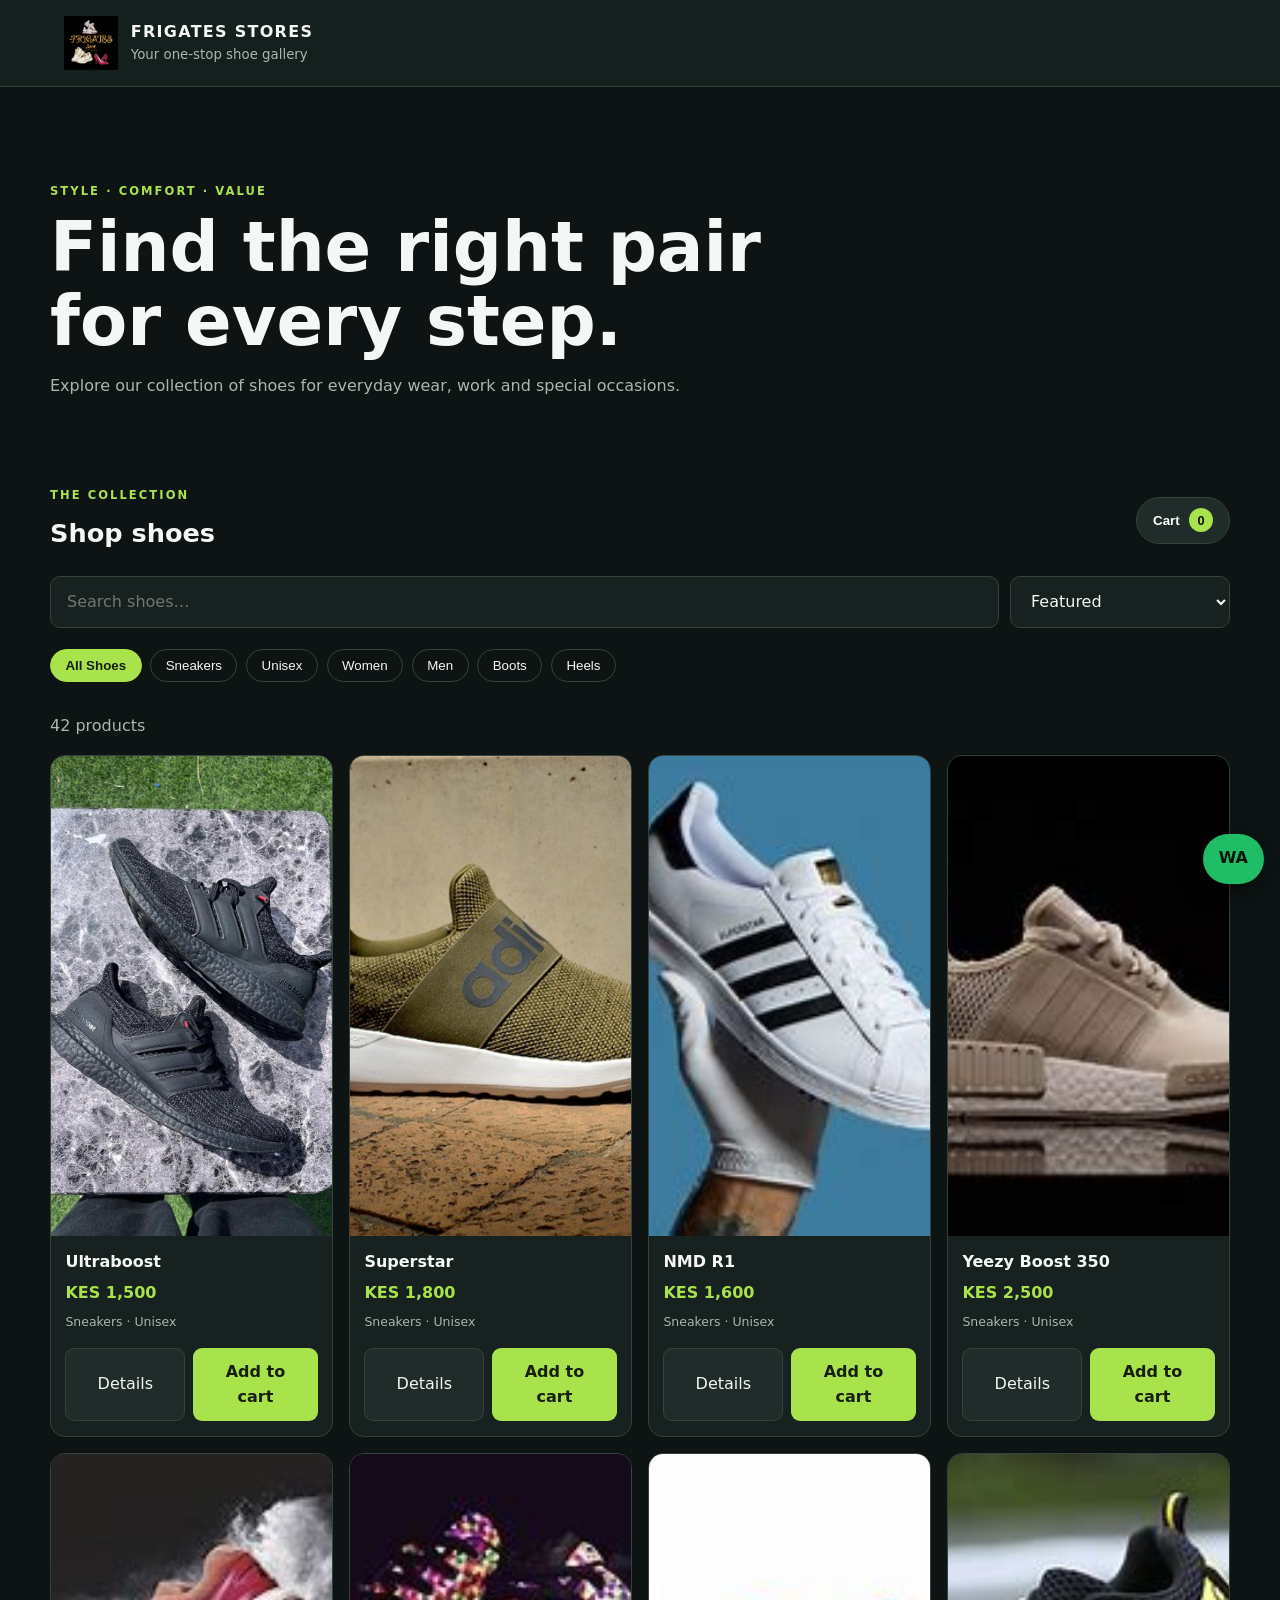
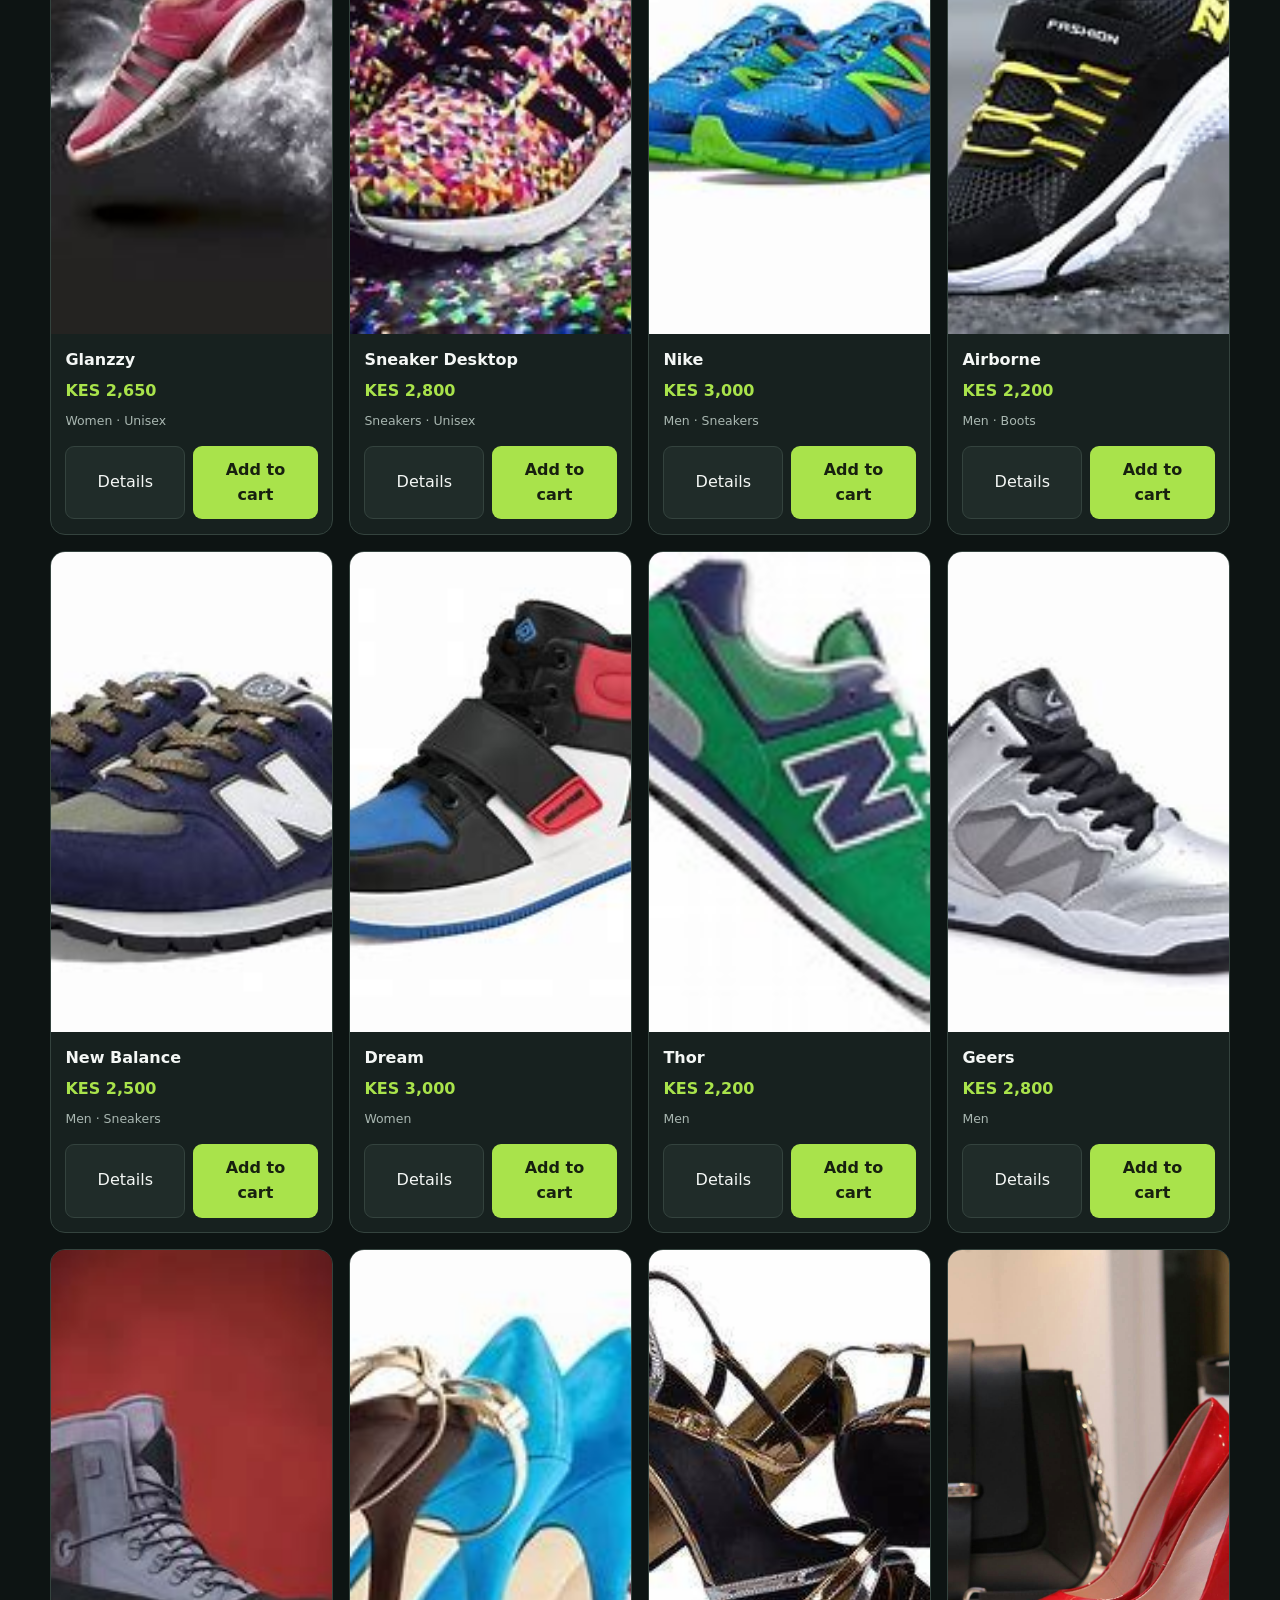
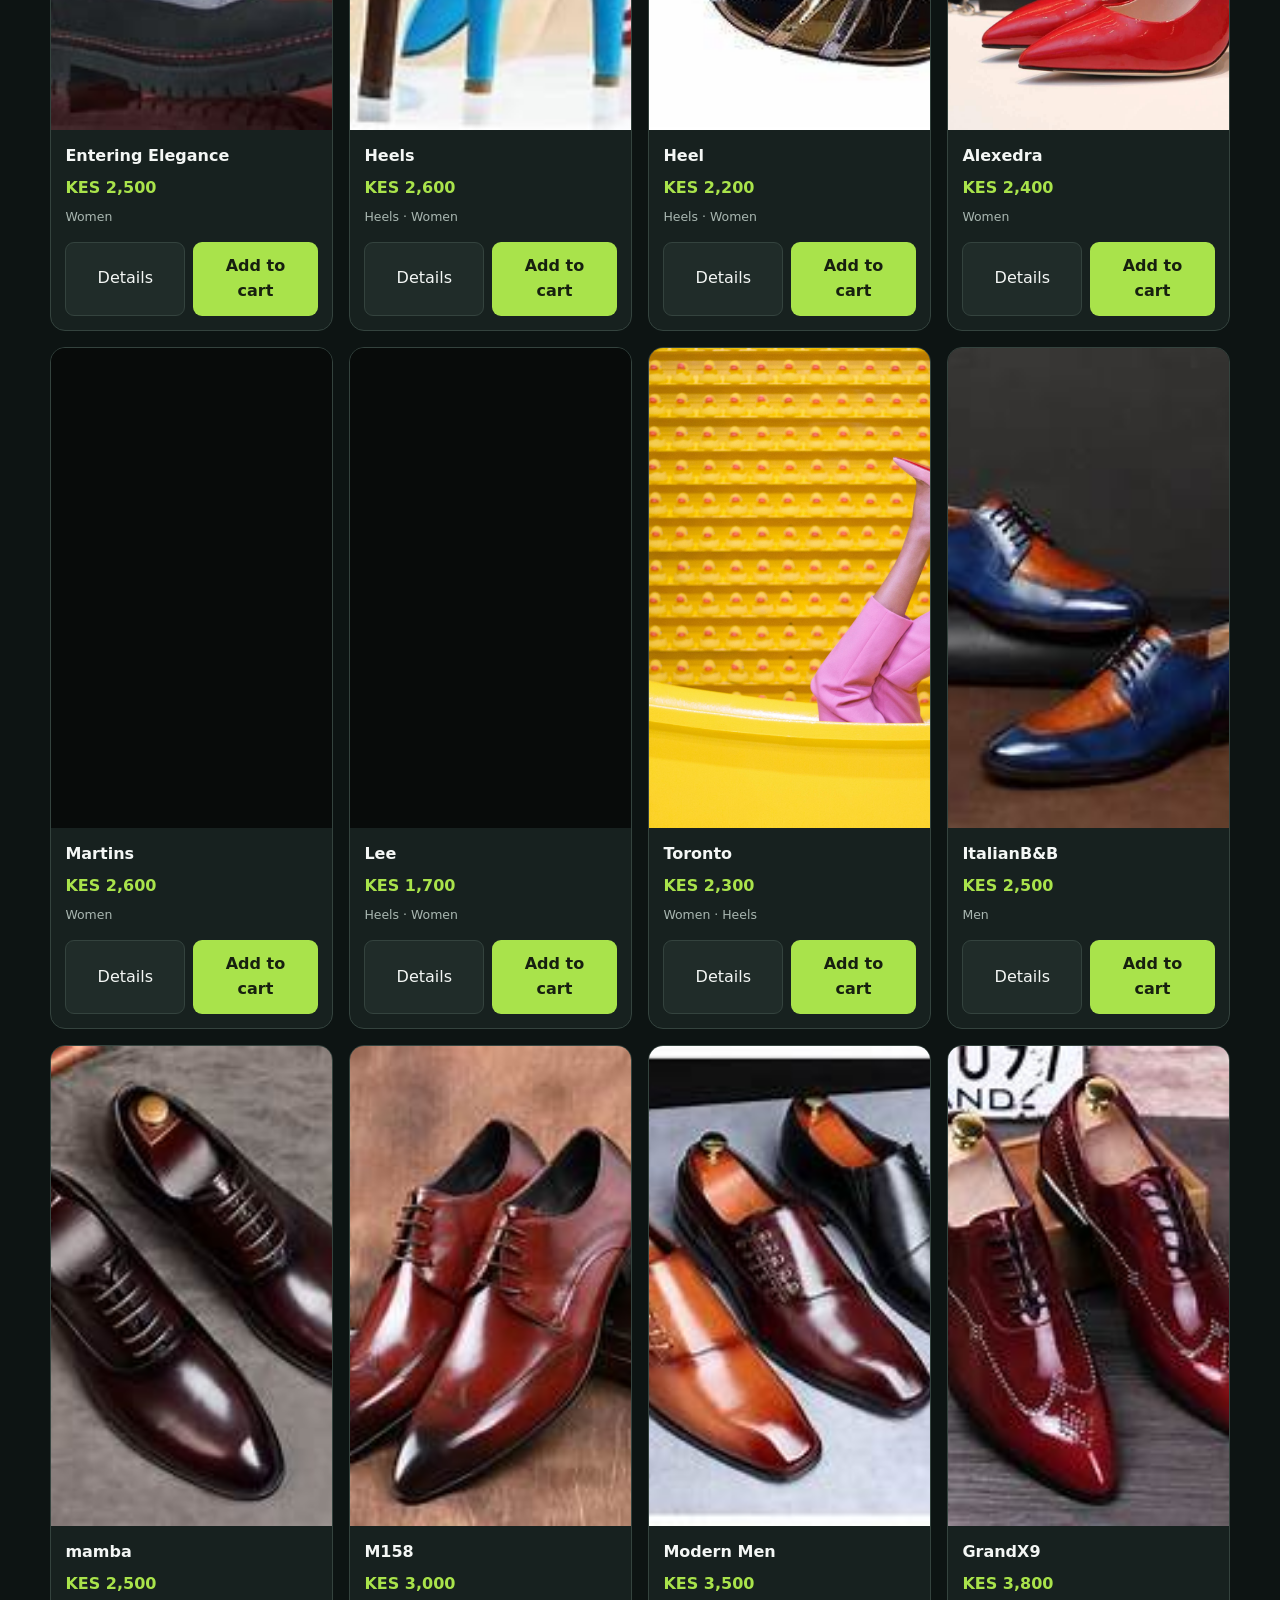
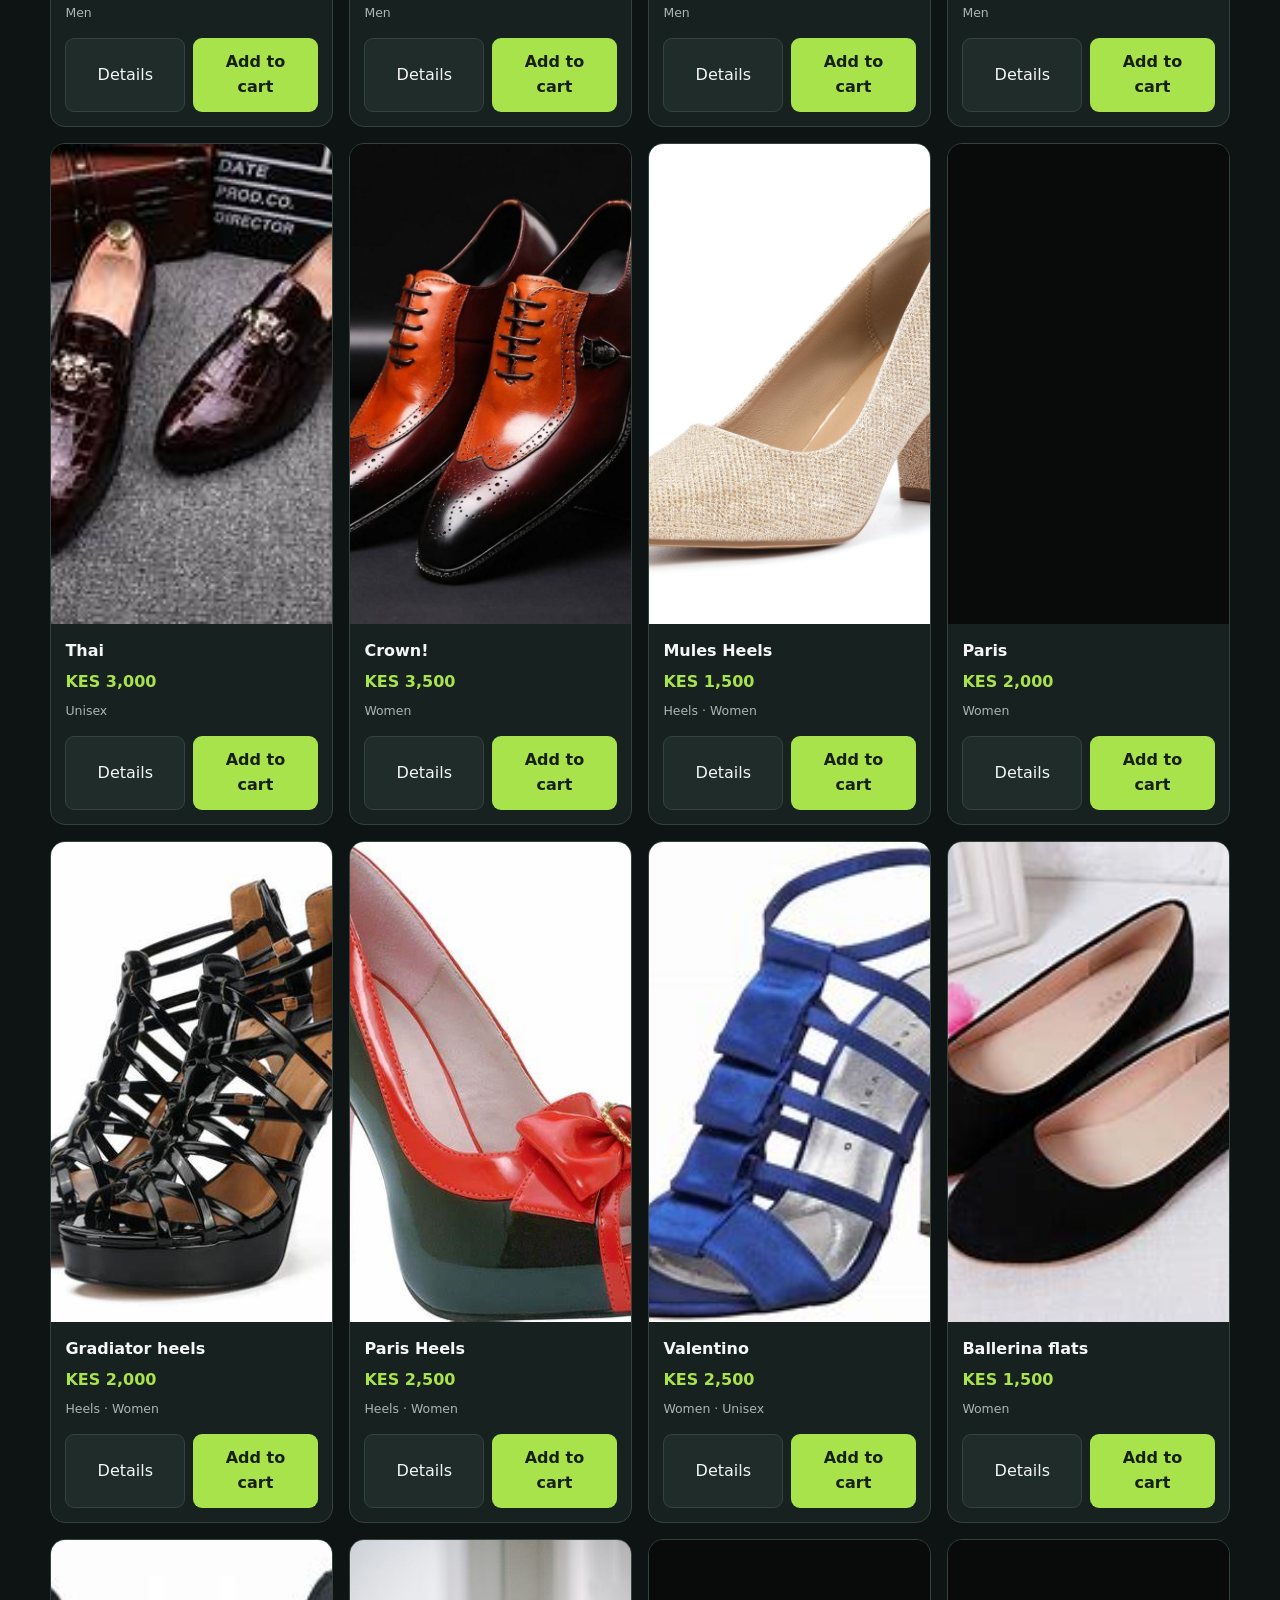
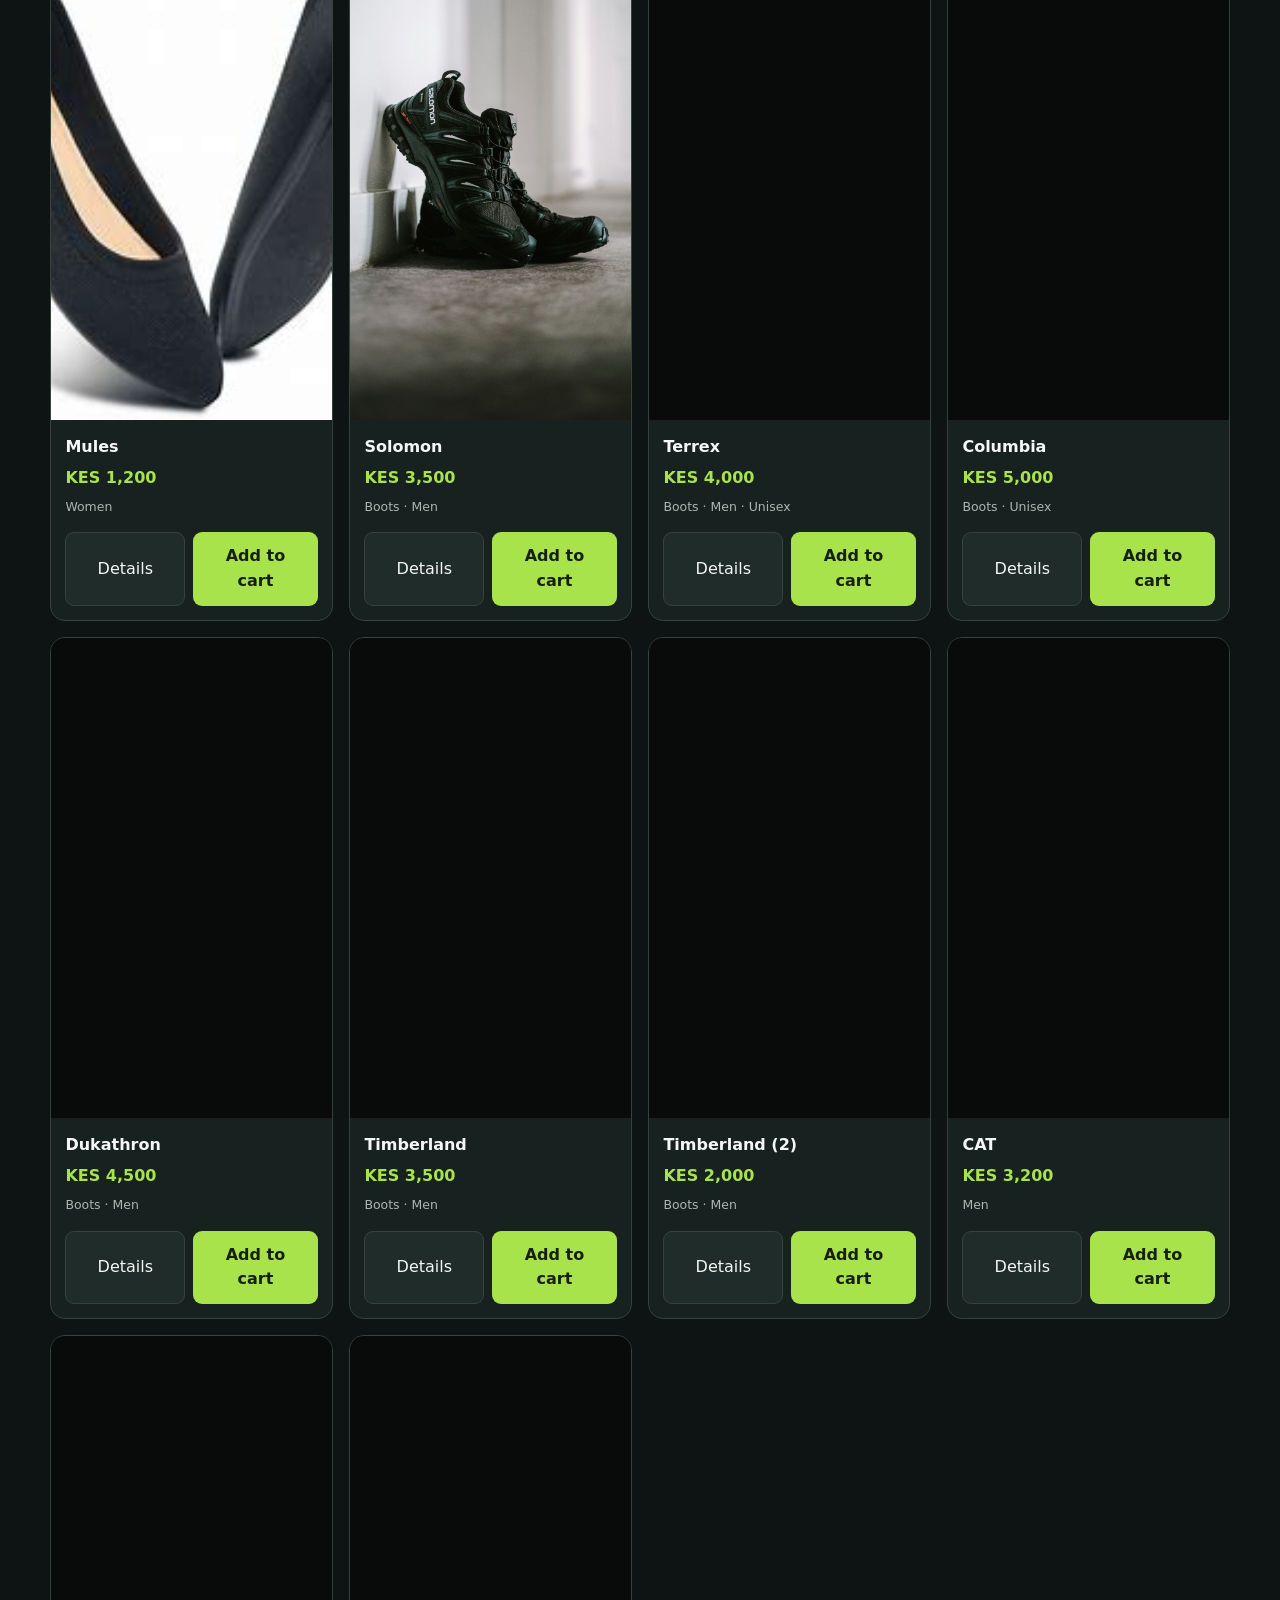
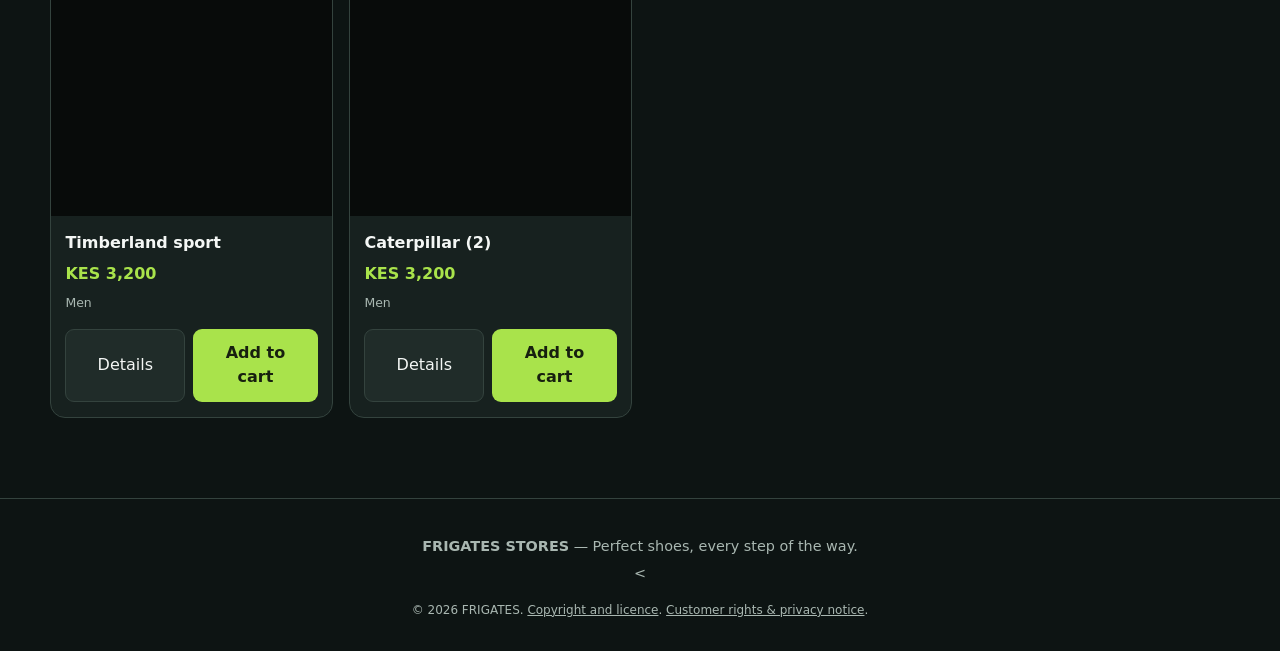
==== index.html @ 08fd7e7d "Fix footer content and add WhatsApp links Updated footer section to include WhatsApp links and remov" ====
<!doctype html>
<html lang="en"><head>
<meta charset="utf-8"><meta name="viewport" content="width=device-width,initial-scale=1"><meta name="theme-color" content="#101817">
<title>Frigates Shoe Store Kenya | Shoes for Every Step</title>
<meta name="description" content="Explore affordable shoes for men and women at Frigates Stores in Kenya. Browse sneakers, boots and heels, then order through WhatsApp.">
<meta name="author" content="FRIGATES"><link rel="canonical" href="https://alpha791.github.io/shoe-/">
<meta property="og:title" content="Frigates Shoe Store Kenya"><meta property="og:description" content="Find your next pair. Browse the Frigates shoe collection and order through WhatsApp."><meta property="og:type" content="website"><meta property="og:url" content="https://alpha791.github.io/shoe-/"><meta property="og:image" content="https://alpha791.github.io/shoe-/images/hero.jpg">
<link rel="stylesheet" href="css/style.css">
<script type="application/ld+json">{"@context":"https://schema.org","@type":"Store","name":"Frigates Stores","url":"https://alpha791.github.io/shoe-/","telephone":["+254717616895","+254791185252"],"currenciesAccepted":"KES","areaServed":"Kenya"}</script><script src="js/store.js" defer></script></head>
<body><a class="skip-link" href="#product-gallery">Skip to products</a>
<header class="site-header"><a class="brand" href="./"><img src="images/frigates.png" alt="" width="58" height="58"><span><strong>FRIGATES STORES</strong><small>Your one-stop shoe gallery</small></a></div></header>
<main class="page-shell"><section class="hero"><p class="eyebrow">STYLE · COMFORT · VALUE</p><h1>Find the right pair for every step.</h1><p>Explore our collection of shoes for everyday wear, work and special occasions.</p></section>
<section class="catalogue" aria-label="Shoe catalogue"><div class="catalogue-heading"><div><p class="eyebrow">THE COLLECTION</p><h2>Shop shoes</h2></div><button class="cart-toggle" id="cart-toggle" type="button" aria-controls="cart-panel">Cart <span id="cart-count" aria-live="polite">0</span></button></div>
<div class="toolbar"><label class="search-label" for="product-search">Search products</label><input id="product-search" type="search" placeholder="Search shoes…" autocomplete="off"><label class="sr-only" for="sort-products">Sort products</label><select id="sort-products"><option value="featured">Featured</option><option value="price-low">Price: low to high</option><option value="price-high">Price: high to low</option><option value="name">Name: A to Z</option></select></div>
<nav id="category-bar" class="category-bar" aria-label="Filter products by category"></nav><p id="results-count" class="results-count" aria-live="polite"></p><div id="product-gallery" class="product-grid" aria-live="polite"></div><p id="empty-state" class="empty-state" hidden>No products match your search. Try another term or category.</p></section>
<aside id="cart-panel" class="cart-panel" hidden aria-labelledby="cart-title"><div class="cart-heading"><h2 id="cart-title">Your order</h2><button id="cart-close" class="icon-button" type="button" aria-label="Close cart">×</button></div><div id="cart-items"></div><div class="cart-total"><span>Subtotal</span><strong id="cart-subtotal">KES 0</strong></div><p class="cart-note">Delivery fees and final availability are confirmed by the store.</p><button id="checkout-button" class="primary-button" type="button">Order via WhatsApp 1</button><button id="checkout-alt-button" class="secondary-button" type="button">Order via WhatsApp 2</button><button id="clear-cart" class="text-button" type="button">Clear cart</button></aside></main>
<dialog id="product-dialog" class="product-dialog" aria-labelledby="dialog-product-name"><form method="dialog"><button class="dialog-close" aria-label="Close product details">×</button></form><img id="dialog-image" class="dialog-image" alt=""><div class="dialog-copy"><p class="eyebrow">PRODUCT DETAILS</p><h2 id="dialog-product-name"></h2><p id="dialog-product-price" class="dialog-price"></p><p id="dialog-product-description"></p><p id="dialog-product-categories" class="muted"></p><label for="dialog-quantity">Quantity</label><input id="dialog-quantity" type="number" min="1" max="20" value="1"><button id="dialog-add" class="primary-button" type="button">Add to cart</button></div></dialog>
<footer class="site-footer"><p><strong>FRIGATES STORES</strong> — Perfect shoes, every step of the way.</p><p><</a></p><small>© 2026 FRIGATES. <a href="legal.html#copyright">Copyright and licence</a>. <a href="legal.html">Customer rights &amp; privacy notice</a>.</small></footer>
<a class="floating-whatsapp" href="https://wa.me/254717616895?text=Hello%20Frigates%20Stores" target="_blank" rel="noopener noreferrer" aria-label="Chat with Frigates Stores on primary WhatsApp">WA</a></body></html>
---- css/style.css ----
:root{color-scheme:dark;--bg:#0d1413;--surface:#17211f;--surface2:#202c29;--text:#f4f7f5;--muted:#a9b7b1;--accent:#a9e34b;--line:#34433e;font-family:system-ui,-apple-system,BlinkMacSystemFont,'Segoe UI',sans-serif}*{box-sizing:border-box}html{scroll-behavior:smooth}body{margin:0;background:var(--bg);color:var(--text);line-height:1.55}a{color:inherit}.skip-link{position:absolute;left:-999px;top:1rem;background:var(--accent);color:#101510;padding:.7rem;z-index:20}.skip-link:focus{left:1rem}.sr-only,.search-label{position:absolute;width:1px;height:1px;overflow:hidden;clip:rect(0,0,0,0)}.site-header{display:flex;align-items:center;justify-content:space-between;gap:1rem;padding:1rem clamp(1rem,5vw,4rem);background:#14201d;border-bottom:1px solid var(--line)}.brand{display:flex;align-items:center;gap:.8rem;text-decoration:none}.brand img{width:54px;height:54px;object-fit:contain}.brand span{display:grid}.brand strong{letter-spacing:.08em}.brand small,.muted,.cart-note,.results-count{color:var(--muted)}.header-contact,.cart-toggle{border:1px solid var(--line);border-radius:999px;padding:.65rem 1rem;text-decoration:none;background:var(--surface2);font-weight:600}.page-shell{width:min(1180px,calc(100% - 2rem));margin:auto}.hero{padding:clamp(2.5rem,8vw,6rem) 0 3rem;max-width:760px}.eyebrow{font-size:.72rem;font-weight:700;letter-spacing:.18em;color:var(--accent);margin:0 0 .55rem}.hero h1{font-size:clamp(2rem,6vw,4.3rem);line-height:1.08;margin:0 0 1rem}.hero>p:last-child{color:var(--muted)}.catalogue{padding:1.5rem 0 5rem}.catalogue-heading,.cart-heading{display:flex;justify-content:space-between;align-items:center;gap:1rem}.catalogue-heading h2,.cart-heading h2{margin:0;font-size:1.6rem}.cart-toggle span{display:inline-grid;place-items:center;min-width:1.5rem;height:1.5rem;margin-left:.35rem;background:var(--accent);color:#111;border-radius:50%;font-size:.8rem}.toolbar{display:grid;grid-template-columns:1fr minmax(160px,220px);gap:.7rem;margin:1.4rem 0 .8rem}input,select{font:inherit;color:var(--text);background:var(--surface);border:1px solid var(--line);border-radius:10px;padding:.8rem 1rem;min-width:0}input:focus-visible,select:focus-visible,button:focus-visible,a:focus-visible{outline:3px solid var(--accent);outline-offset:3px}.category-bar{display:flex;gap:.55rem;flex-wrap:wrap;padding:.5rem 0 1rem}.cat-btn{border:1px solid var(--line);background:transparent;color:var(--text);padding:.5rem .9rem;border-radius:999px;cursor:pointer;text-transform:capitalize}.cat-btn.active{background:var(--accent);color:#15200e;border-color:var(--accent);font-weight:700}.product-grid{display:grid;grid-template-columns:repeat(4,minmax(0,1fr));gap:1rem}.product-card{min-width:0;background:var(--surface);border:1px solid var(--line);border-radius:15px;overflow:hidden;display:flex;flex-direction:column;transition:transform .2s,border-color .2s}.product-card:hover{transform:translateY(-3px);border-color:#718b7d}.product-image{width:100%;aspect-ratio:4/3;object-fit:cover;background:#080b0a;cursor:pointer}.product-image.image-error{object-fit:contain;padding:.5rem;background:linear-gradient(145deg,#17211f,#0d1413);color:var(--muted)}.product-info{padding:.9rem;display:flex;flex-direction:column;gap:.4rem;flex:1}.product-info h3{font-size:1rem;margin:0}.product-price{font-weight:700;color:var(--accent);margin:0}.product-categories{font-size:.78rem;color:var(--muted);margin:0;text-transform:capitalize}.card-actions{display:flex;gap:.5rem;margin-top:auto;padding-top:.6rem}.card-actions button{flex:1}.primary-button{border:0;border-radius:9px;background:var(--accent);color:#17200f;padding:.75rem 1rem;font:inherit;font-weight:700;cursor:pointer}.secondary-button,.text-button,.icon-button{border:1px solid var(--line);border-radius:9px;background:var(--surface2);color:var(--text);padding:.7rem .8rem;font:inherit;cursor:pointer}.empty-state{padding:2rem;text-align:center;color:var(--muted)}.cart-panel{position:fixed;right:1rem;top:1rem;bottom:1rem;width:min(420px,calc(100% - 2rem));z-index:30;background:var(--surface);border:1px solid var(--line);border-radius:16px;padding:1rem;overflow:auto;box-shadow:0 20px 70px #000b}.cart-line{display:grid;grid-template-columns:1fr auto;gap:.5rem;padding:1rem 0;border-bottom:1px solid var(--line)}.cart-line strong{display:block}.cart-line small{color:var(--muted)}.quantity-controls{display:flex;align-items:center;gap:.45rem}.quantity-controls button{width:2rem;height:2rem;border:1px solid var(--line);border-radius:7px;background:var(--surface2);color:var(--text)}.cart-total{display:flex;justify-content:space-between;padding:1.2rem 0;font-size:1.1rem}.cart-panel>.primary-button,.text-button{width:100%}.text-button{margin-top:.5rem}.product-dialog{width:min(560px,calc(100% - 2rem));padding:0;border:1px solid var(--line);border-radius:16px;background:var(--surface);color:var(--text);max-height:90vh;overflow:auto}.product-dialog::backdrop{background:#000b}.dialog-close{float:right;margin:.7rem;border:0;border-radius:50%;width:2.4rem;height:2.4rem;background:#111d;color:white;font-size:1.5rem;cursor:pointer}.dialog-image{width:100%;height:260px;object-fit:contain;background:#090e0d}.dialog-copy{padding:1.2rem}.dialog-copy h2{margin:.2rem 0}.dialog-price{font-size:1.2rem;font-weight:700;color:var(--accent)}.dialog-copy label{display:block;margin:.8rem 0 .3rem}.dialog-copy input,.dialog-copy .primary-button{width:100%;margin-bottom:.8rem}.site-footer{border-top:1px solid var(--line);padding:2rem 1rem;text-align:center;color:var(--muted);font-size:.9rem}.site-footer p{margin:.3rem}.site-footer small{display:block;margin-top:1rem}.floating-whatsapp{position:fixed;right:1rem;bottom:1rem;z-index:15;background:#1fbd65;color:#07140b;border-radius:999px;padding:.8rem 1rem;text-decoration:none;font-weight:800;box-shadow:0 6px 24px #0008}@media(max-width:900px){.product-grid{grid-template-columns:repeat(3,minmax(0,1fr))}}@media(max-width:620px){.product-grid{grid-template-columns:repeat(2,minmax(0,1fr));gap:.65rem}.product-info{padding:.7rem}.product-info h3{font-size:.9rem}.card-actions{flex-direction:column}.toolbar{grid-template-columns:1fr}.site-header{padding:.8rem 1rem}.header-contact{font-size:.82rem}.hero{padding:3rem 0 2rem}}@media(max-width:360px){.product-grid{grid-template-columns:1fr}.product-image{aspect-ratio:16/9}.brand small{font-size:.72rem}}@media(prefers-reduced-motion:reduce){*,*::before,*::after{scroll-behavior:auto!important;animation-duration:.01ms!important;transition-duration:.01ms!important}}
/* Customer rights and privacy notice */
.legal-page{max-width:900px;padding-bottom:4rem}.legal-nav{display:flex;flex-wrap:wrap;gap:.55rem;padding:1.2rem 0;border-bottom:1px solid var(--line)}.legal-nav a,.legal-back{display:inline-block;padding:.55rem .8rem;border:1px solid var(--line);border-radius:999px;text-decoration:none;color:var(--text);background:var(--surface)}.legal-intro{padding:2.5rem 0 1.5rem}.legal-intro h1{font-size:clamp(2rem,5vw,3.2rem);line-height:1.12;margin:.4rem 0 1rem}.legal-intro>p:not(.eyebrow){color:var(--muted)}.legal-updated{font-size:.85rem}.legal-section{padding:1.5rem 0;border-top:1px solid var(--line);scroll-margin-top:1rem}.legal-section h2{font-size:1.45rem}.legal-section h3{font-size:1rem;margin:1.4rem 0 .4rem}.legal-section p,.legal-section li{color:var(--muted);line-height:1.8}.legal-section li{margin:.45rem 0}.legal-section a{color:var(--accent);overflow-wrap:anywhere}.legal-section strong{color:var(--text)}.legal-back{background:var(--accent);color:#17200f;font-weight:700;border-color:var(--accent)}@media(max-width:600px){.legal-nav{gap:.4rem}.legal-nav a{font-size:.82rem;padding:.45rem .65rem}.legal-section{padding:1rem 0}}

.header-contact-links{display:flex;flex-wrap:wrap;justify-content:flex-end;gap:.5rem}.header-contact-links .header-contact{font-size:.85rem;white-space:nowrap}.cart-panel>#checkout-alt-button{width:100%;margin-top:.55rem}@media(max-width:620px){.site-header{align-items:flex-start;flex-direction:column}.header-contact-links{justify-content:flex-start;width:100%}.header-contact-links .header-contact{font-size:.78rem;padding:.55rem .7rem}}
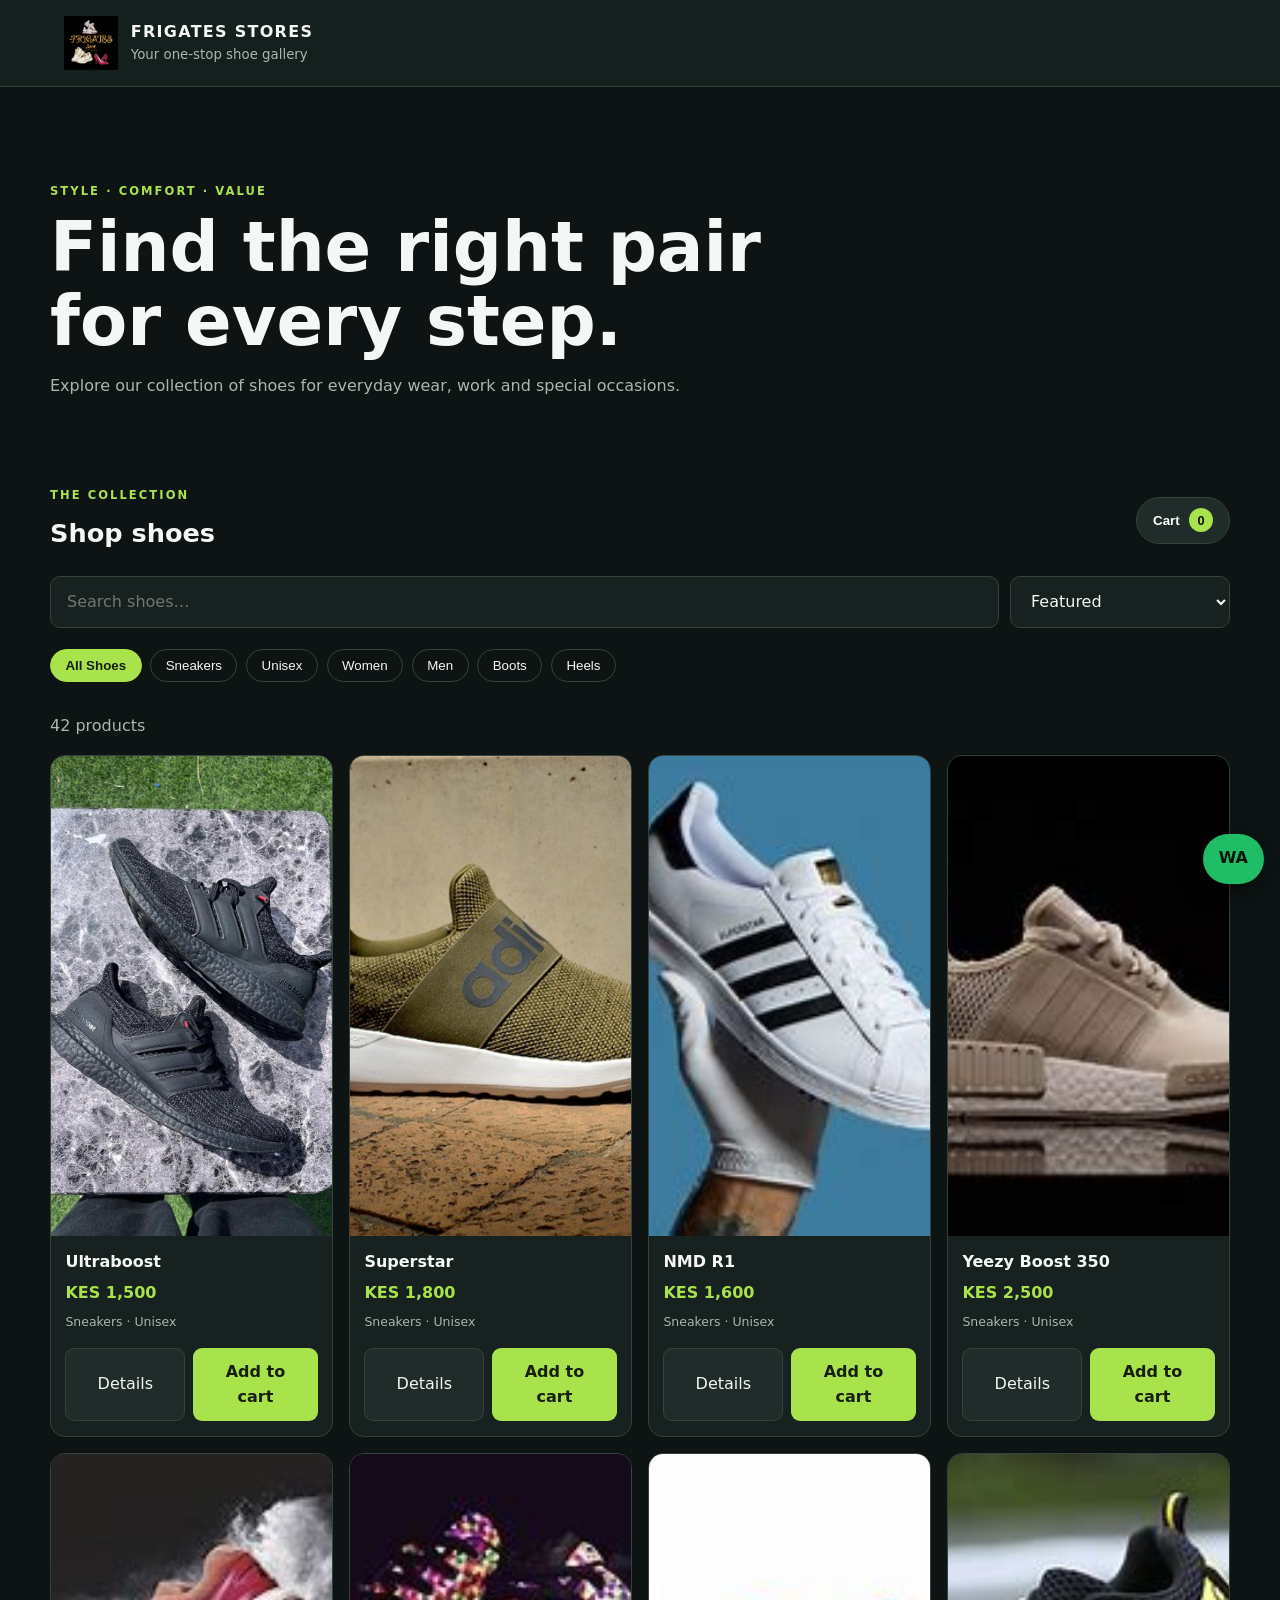
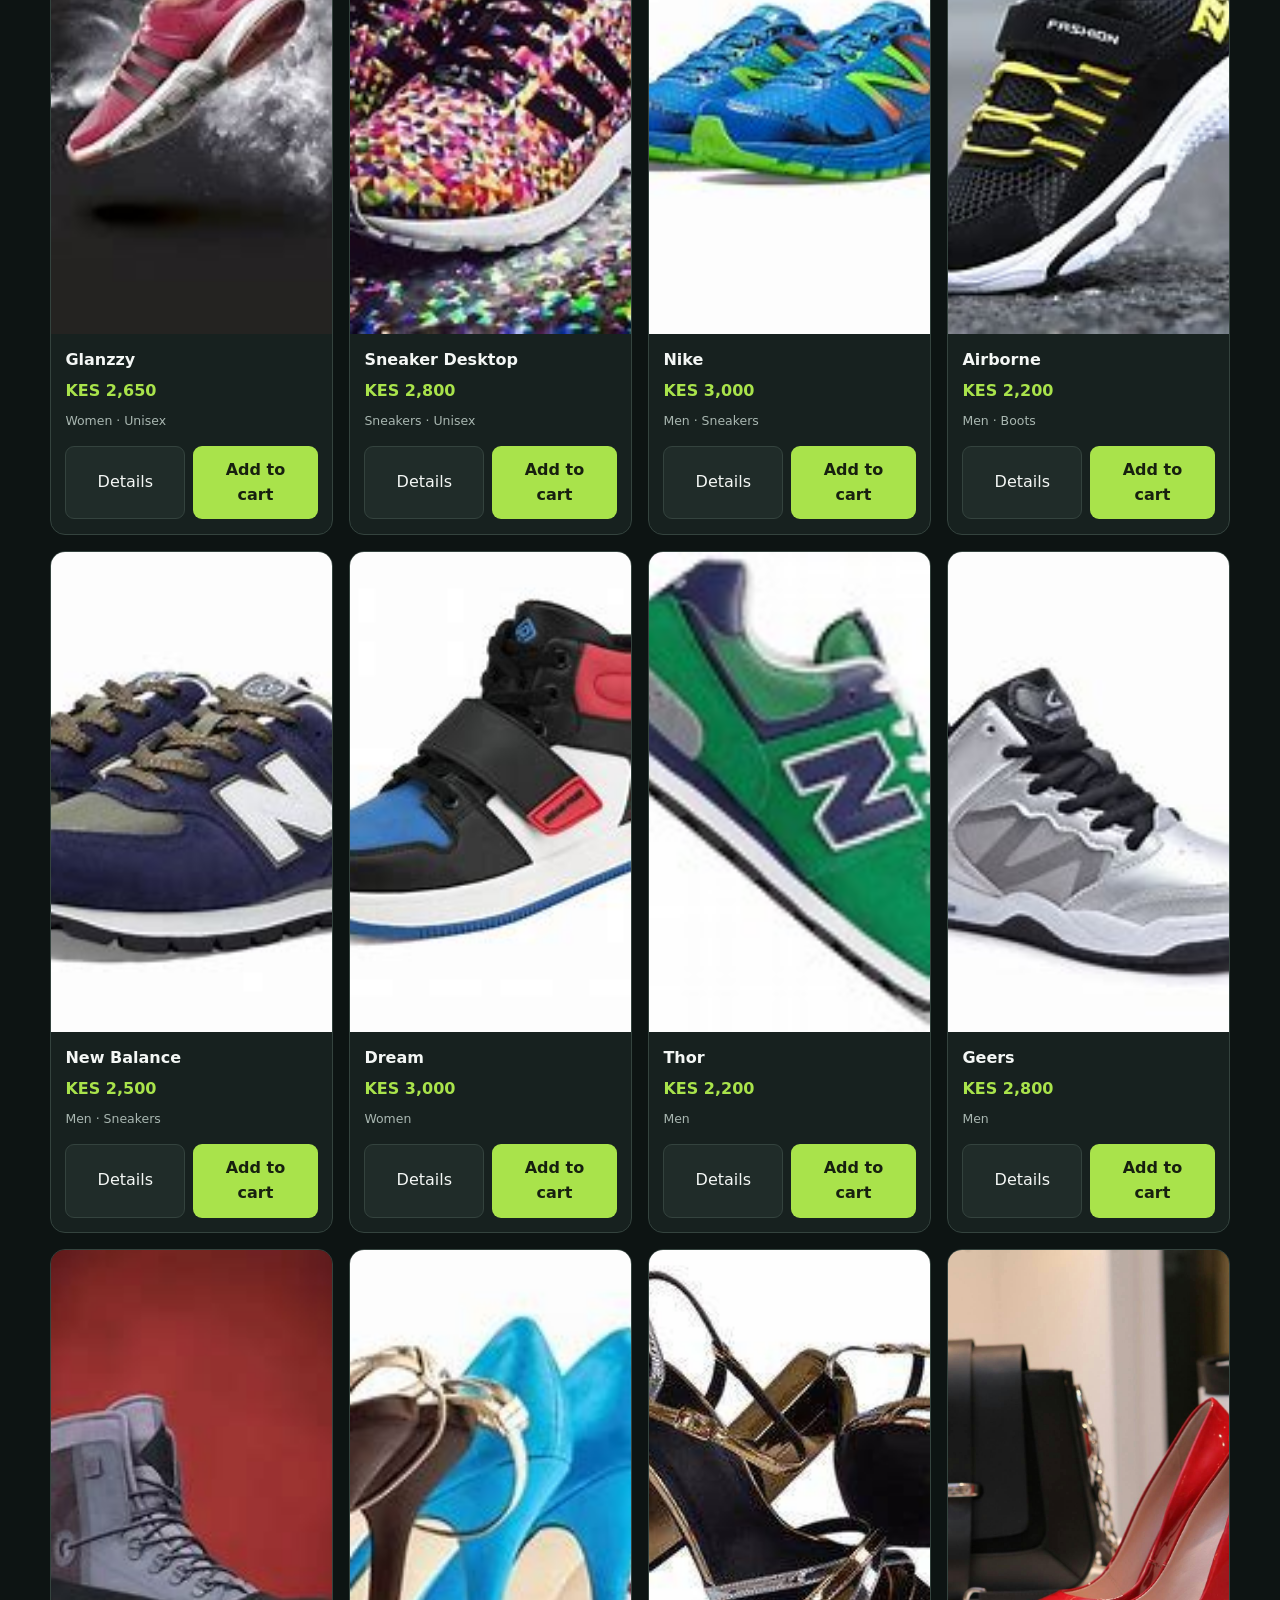
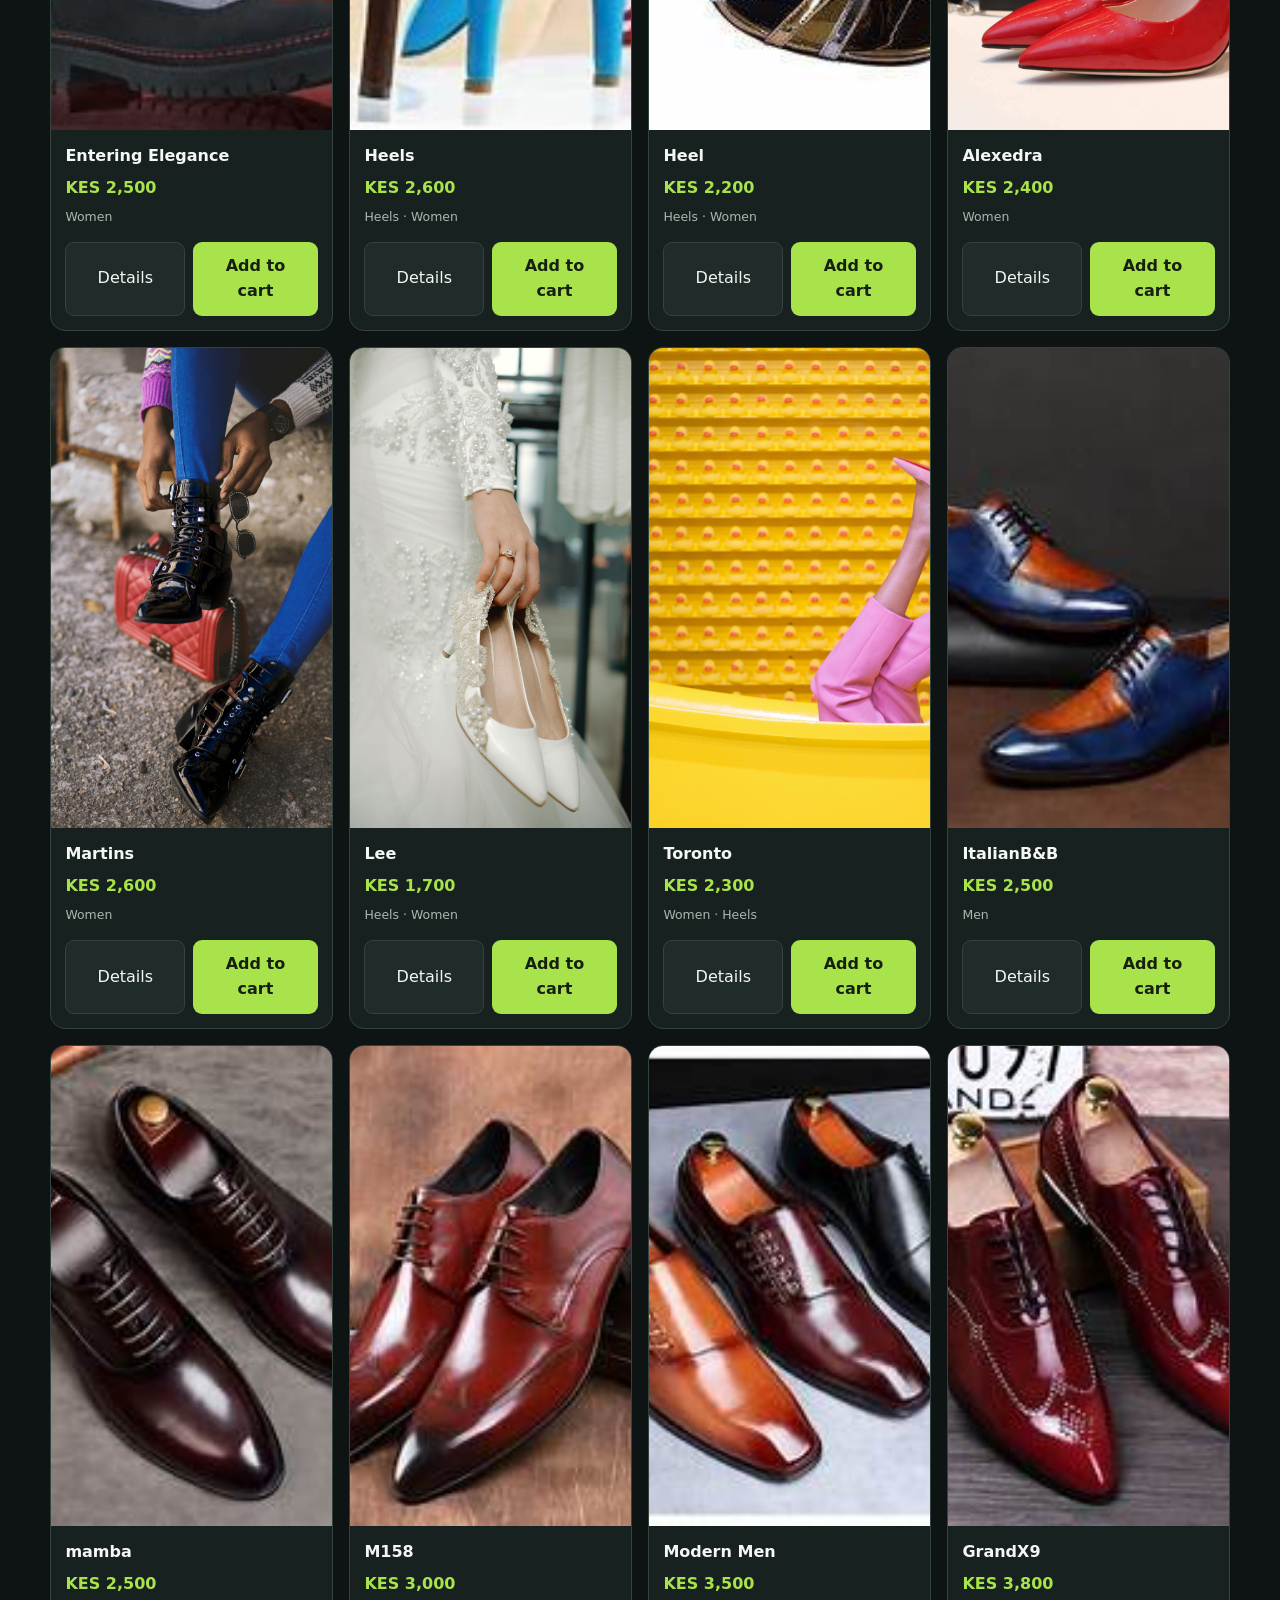
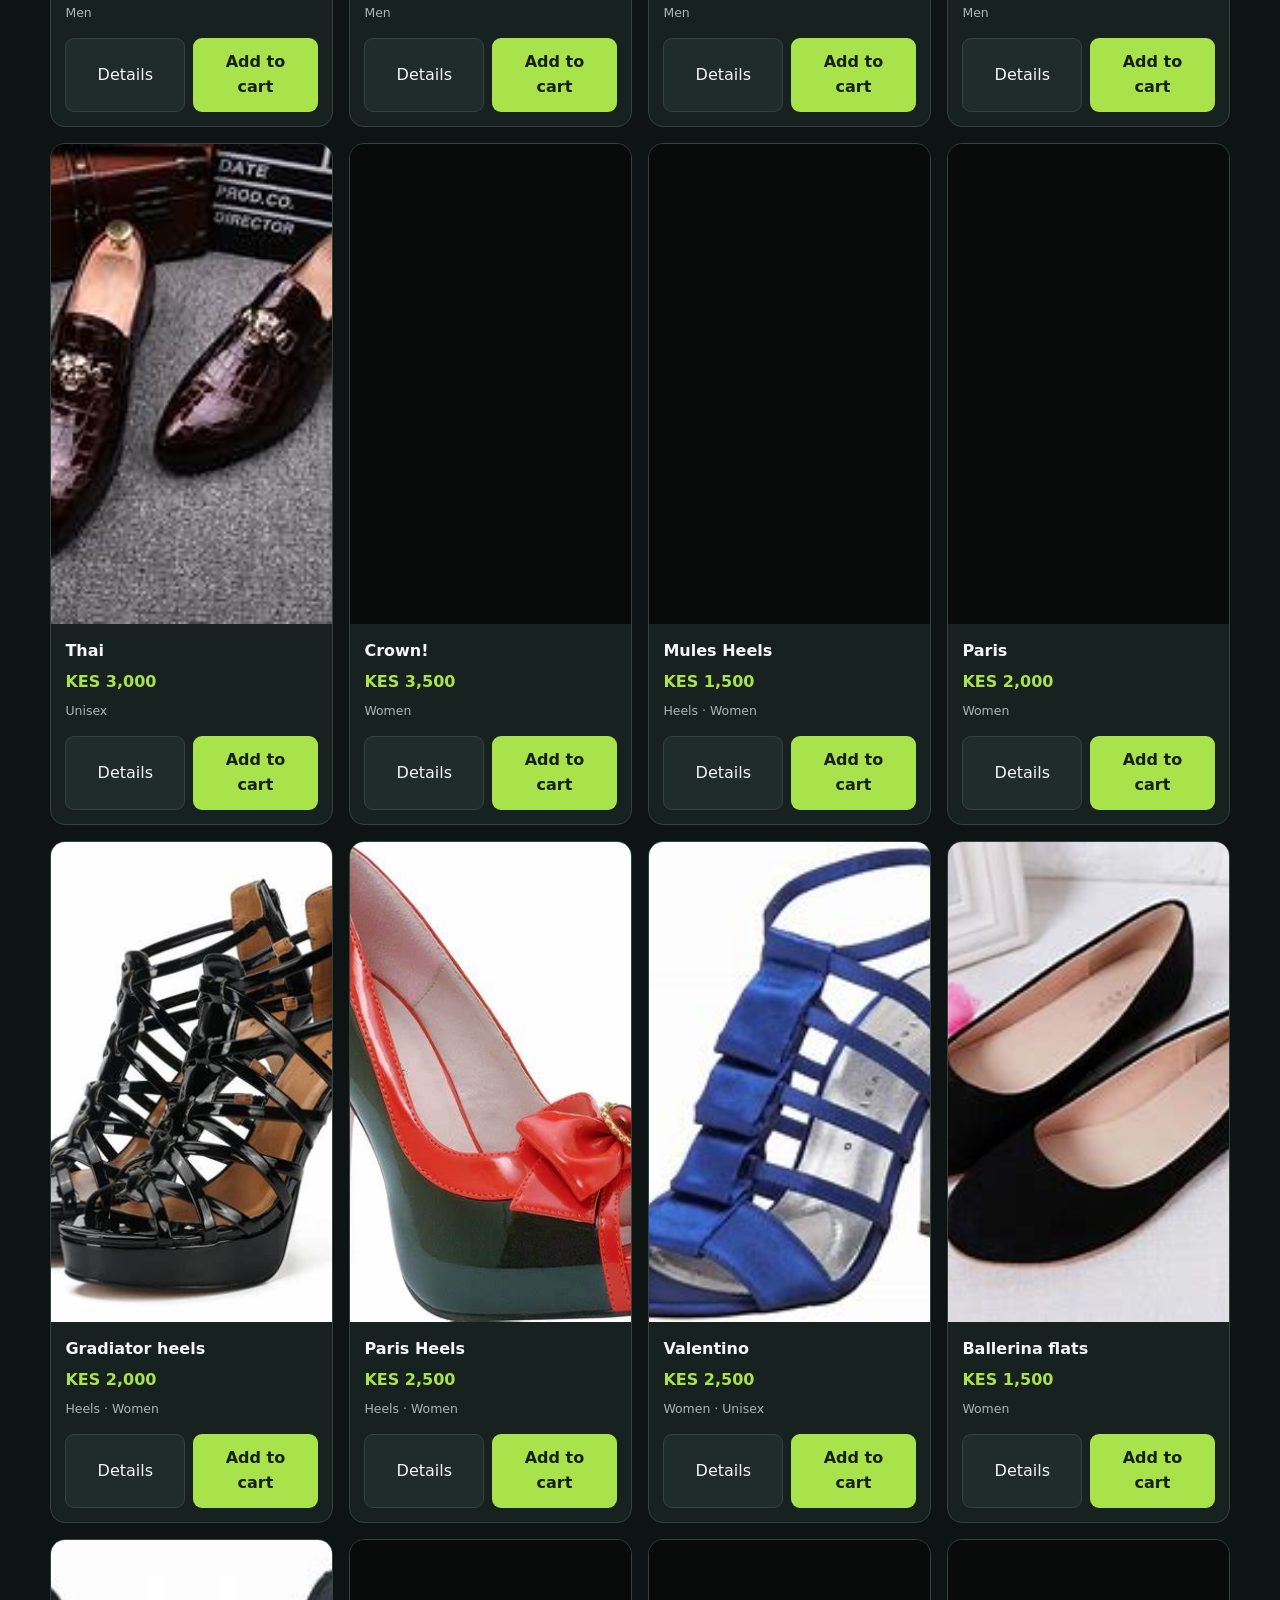
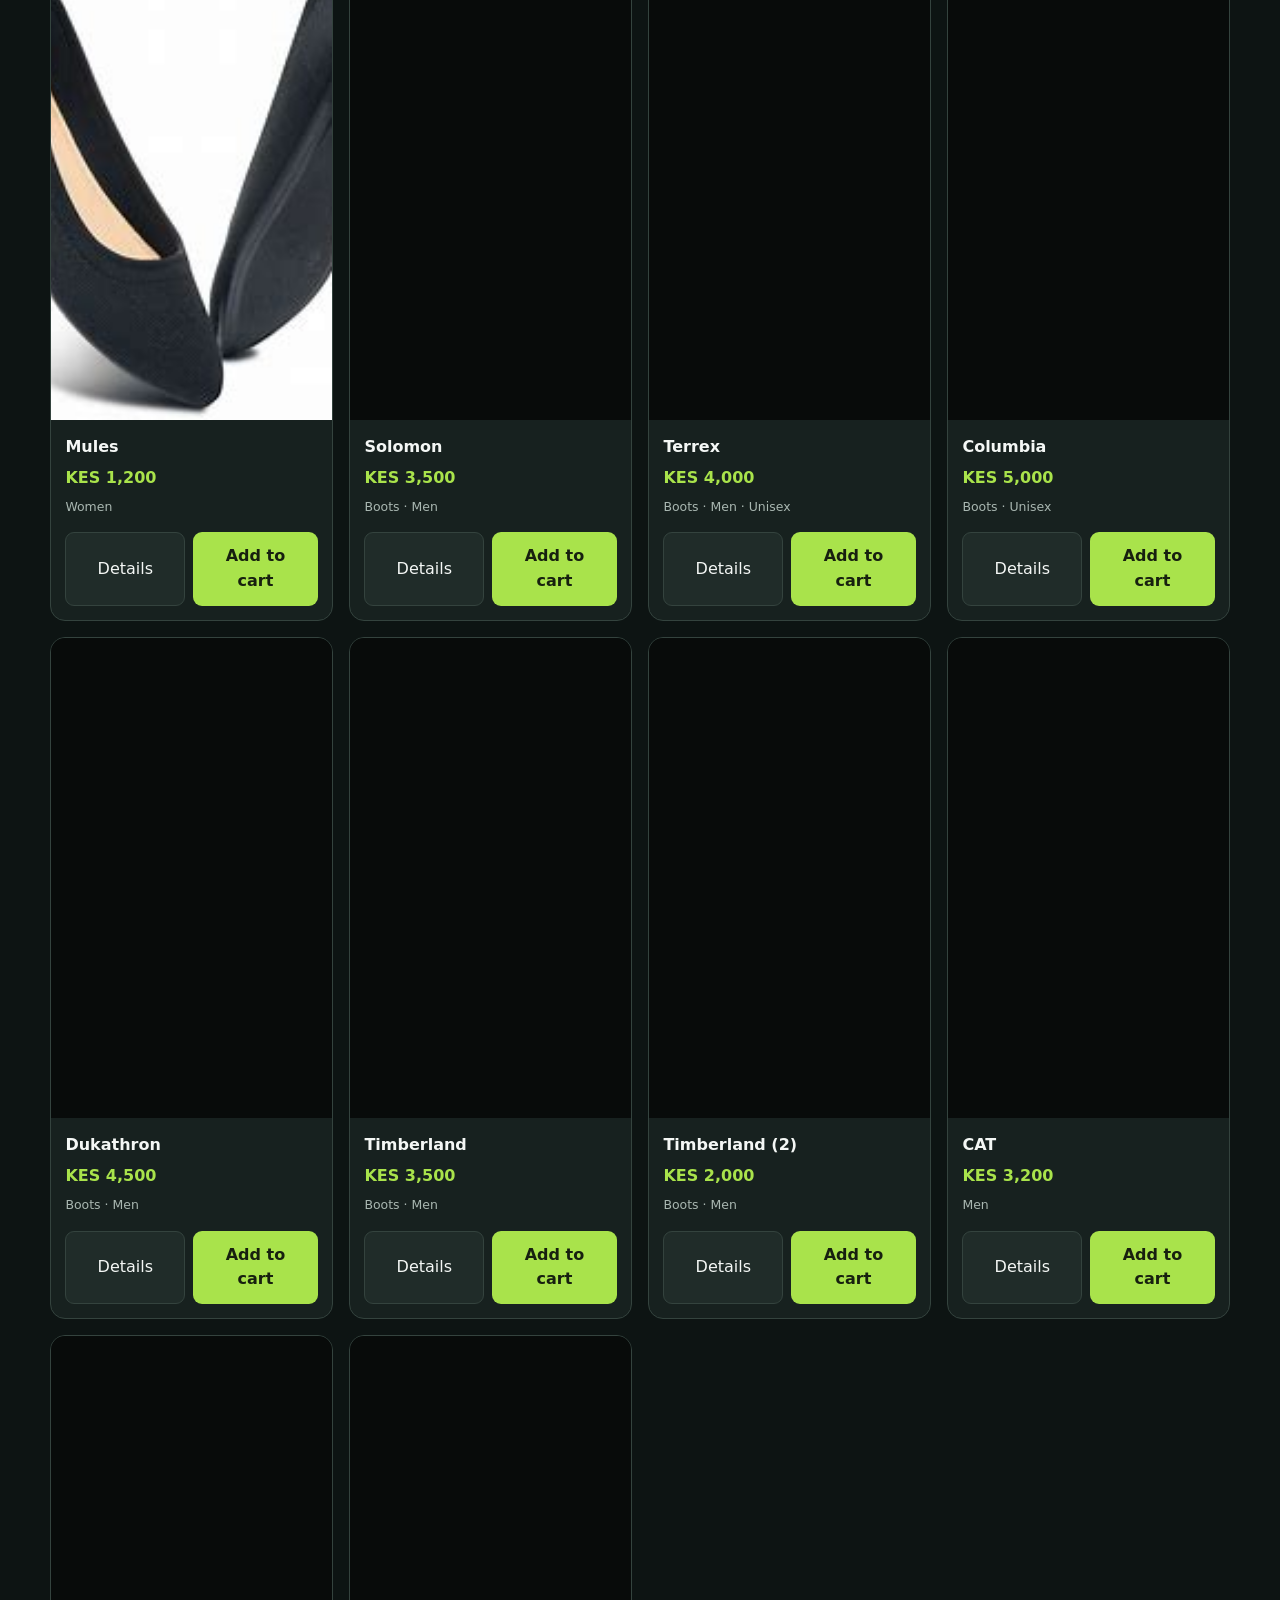
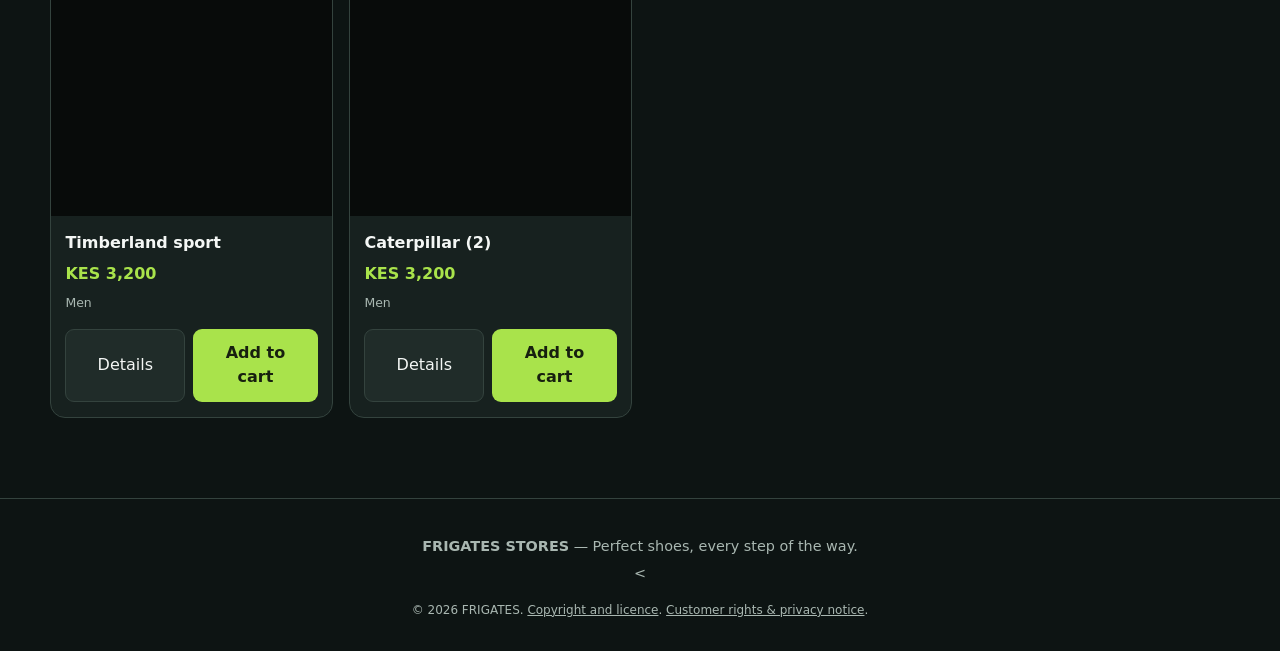
==== commit d86eb4b9: "Load storefront protection script" ====
--- a/index.html
+++ b/index.html
@@ -6,7 +6,7 @@
 <meta name="author" content="FRIGATES"><link rel="canonical" href="https://alpha791.github.io/shoe-/">
 <meta property="og:title" content="Frigates Shoe Store Kenya"><meta property="og:description" content="Find your next pair. Browse the Frigates shoe collection and order through WhatsApp."><meta property="og:type" content="website"><meta property="og:url" content="https://alpha791.github.io/shoe-/"><meta property="og:image" content="https://alpha791.github.io/shoe-/images/hero.jpg">
 <link rel="stylesheet" href="css/style.css">
-<script type="application/ld+json">{"@context":"https://schema.org","@type":"Store","name":"Frigates Stores","url":"https://alpha791.github.io/shoe-/","telephone":["+254717616895","+254791185252"],"currenciesAccepted":"KES","areaServed":"Kenya"}</script><script src="js/store.js" defer></script></head>
+<script type="application/ld+json">{"@context":"https://schema.org","@type":"Store","name":"Frigates Stores","url":"https://alpha791.github.io/shoe-/","telephone":["+254717616895","+254791185252"],"currenciesAccepted":"KES","areaServed":"Kenya"}</script><script src="js/store.js" defer></script><script src="js/protection.js" defer></script></head>
 <body><a class="skip-link" href="#product-gallery">Skip to products</a>
 <header class="site-header"><a class="brand" href="./"><img src="images/frigates.png" alt="" width="58" height="58"><span><strong>FRIGATES STORES</strong><small>Your one-stop shoe gallery</small></a></div></header>
 <main class="page-shell"><section class="hero"><p class="eyebrow">STYLE · COMFORT · VALUE</p><h1>Find the right pair for every step.</h1><p>Explore our collection of shoes for everyday wear, work and special occasions.</p></section>
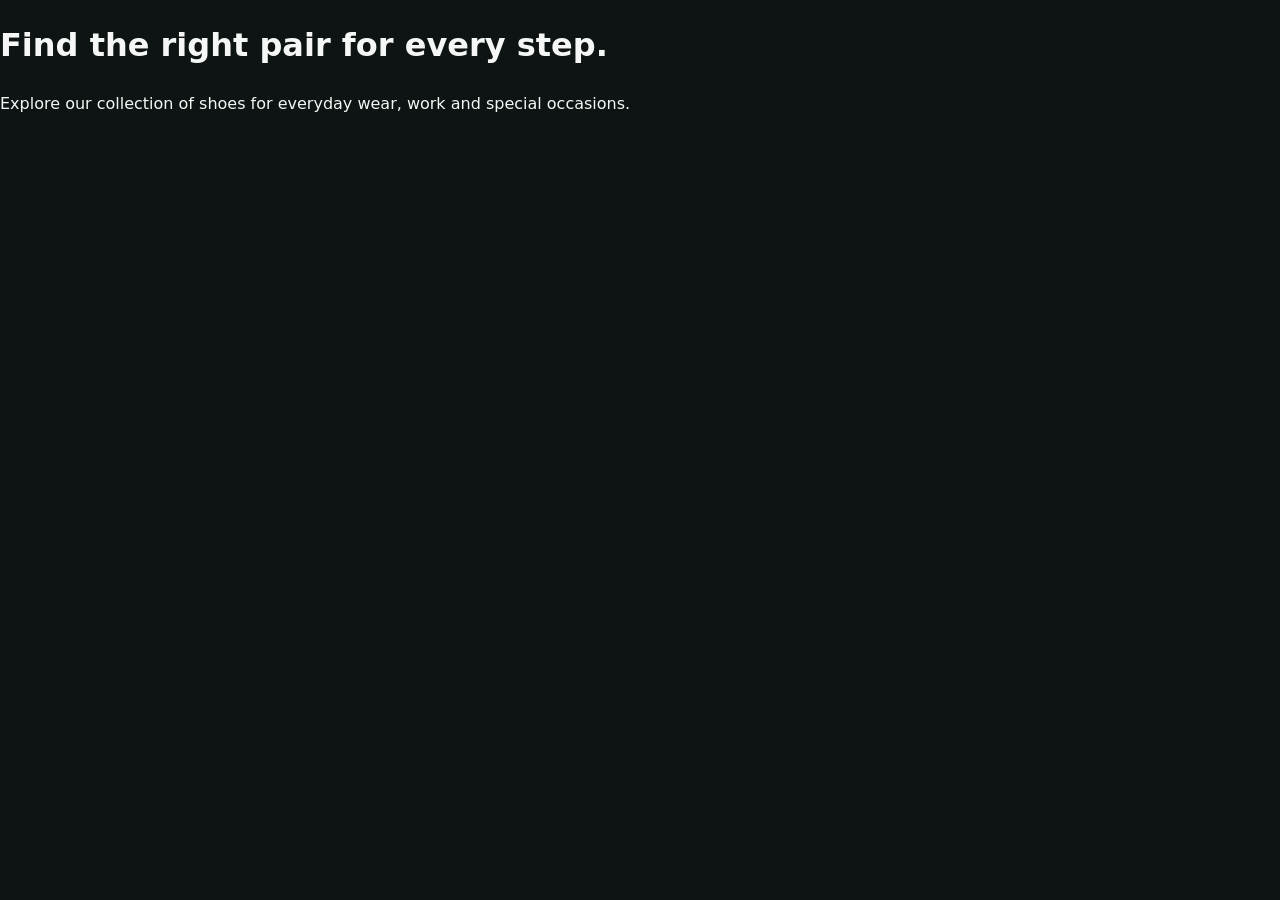
==== commit 9c732853: "Add protection script include to HTML" ====
--- a/index.html
+++ b/index.html
@@ -1,19 +1,24 @@
 <!doctype html>
-<html lang="en"><head>
-<meta charset="utf-8"><meta name="viewport" content="width=device-width,initial-scale=1"><meta name="theme-color" content="#101817">
-<title>Frigates Shoe Store Kenya | Shoes for Every Step</title>
-<meta name="description" content="Explore affordable shoes for men and women at Frigates Stores in Kenya. Browse sneakers, boots and heels, then order through WhatsApp.">
-<meta name="author" content="FRIGATES"><link rel="canonical" href="https://alpha791.github.io/shoe-/">
-<meta property="og:title" content="Frigates Shoe Store Kenya"><meta property="og:description" content="Find your next pair. Browse the Frigates shoe collection and order through WhatsApp."><meta property="og:type" content="website"><meta property="og:url" content="https://alpha791.github.io/shoe-/"><meta property="og:image" content="https://alpha791.github.io/shoe-/images/hero.jpg">
-<link rel="stylesheet" href="css/style.css">
-<script type="application/ld+json">{"@context":"https://schema.org","@type":"Store","name":"Frigates Stores","url":"https://alpha791.github.io/shoe-/","telephone":["+254717616895","+254791185252"],"currenciesAccepted":"KES","areaServed":"Kenya"}</script><script src="js/store.js" defer></script><script src="js/protection.js" defer></script></head>
-<body><a class="skip-link" href="#product-gallery">Skip to products</a>
-<header class="site-header"><a class="brand" href="./"><img src="images/frigates.png" alt="" width="58" height="58"><span><strong>FRIGATES STORES</strong><small>Your one-stop shoe gallery</small></a></div></header>
-<main class="page-shell"><section class="hero"><p class="eyebrow">STYLE · COMFORT · VALUE</p><h1>Find the right pair for every step.</h1><p>Explore our collection of shoes for everyday wear, work and special occasions.</p></section>
-<section class="catalogue" aria-label="Shoe catalogue"><div class="catalogue-heading"><div><p class="eyebrow">THE COLLECTION</p><h2>Shop shoes</h2></div><button class="cart-toggle" id="cart-toggle" type="button" aria-controls="cart-panel">Cart <span id="cart-count" aria-live="polite">0</span></button></div>
-<div class="toolbar"><label class="search-label" for="product-search">Search products</label><input id="product-search" type="search" placeholder="Search shoes…" autocomplete="off"><label class="sr-only" for="sort-products">Sort products</label><select id="sort-products"><option value="featured">Featured</option><option value="price-low">Price: low to high</option><option value="price-high">Price: high to low</option><option value="name">Name: A to Z</option></select></div>
-<nav id="category-bar" class="category-bar" aria-label="Filter products by category"></nav><p id="results-count" class="results-count" aria-live="polite"></p><div id="product-gallery" class="product-grid" aria-live="polite"></div><p id="empty-state" class="empty-state" hidden>No products match your search. Try another term or category.</p></section>
-<aside id="cart-panel" class="cart-panel" hidden aria-labelledby="cart-title"><div class="cart-heading"><h2 id="cart-title">Your order</h2><button id="cart-close" class="icon-button" type="button" aria-label="Close cart">×</button></div><div id="cart-items"></div><div class="cart-total"><span>Subtotal</span><strong id="cart-subtotal">KES 0</strong></div><p class="cart-note">Delivery fees and final availability are confirmed by the store.</p><button id="checkout-button" class="primary-button" type="button">Order via WhatsApp 1</button><button id="checkout-alt-button" class="secondary-button" type="button">Order via WhatsApp 2</button><button id="clear-cart" class="text-button" type="button">Clear cart</button></aside></main>
-<dialog id="product-dialog" class="product-dialog" aria-labelledby="dialog-product-name"><form method="dialog"><button class="dialog-close" aria-label="Close product details">×</button></form><img id="dialog-image" class="dialog-image" alt=""><div class="dialog-copy"><p class="eyebrow">PRODUCT DETAILS</p><h2 id="dialog-product-name"></h2><p id="dialog-product-price" class="dialog-price"></p><p id="dialog-product-description"></p><p id="dialog-product-categories" class="muted"></p><label for="dialog-quantity">Quantity</label><input id="dialog-quantity" type="number" min="1" max="20" value="1"><button id="dialog-add" class="primary-button" type="button">Add to cart</button></div></dialog>
-<footer class="site-footer"><p><strong>FRIGATES STORES</strong> — Perfect shoes, every step of the way.</p><p><</a></p><small>© 2026 FRIGATES. <a href="legal.html#copyright">Copyright and licence</a>. <a href="legal.html">Customer rights &amp; privacy notice</a>.</small></footer>
-<a class="floating-whatsapp" href="https://wa.me/254717616895?text=Hello%20Frigates%20Stores" target="_blank" rel="noopener noreferrer" aria-label="Chat with Frigates Stores on primary WhatsApp">WA</a></body></html>
+<html lang="en">
+  <head>
+    <meta charset="utf-8">
+    <meta name="viewport" content="width=device-width,initial-scale=1">
+    <meta name="theme-color" content="#101817">
+    <title>Frigates Shoe Store Kenya | Shoes for Every Step</title>
+    <meta name="description" content="Explore affordable shoes for men and women at Frigates Stores in Kenya. Browse sneakers, boots and heels, then order through WhatsApp.">
+    <meta name="author" content="FRIGATES">
+    <link rel="canonical" href="https://alpha791.github.io/shoe-/">
+    <link rel="stylesheet" href="css/style.css">
+    <script type="application/ld+json">
+      {"@context":"https://schema.org","@type":"Store","name":"Frigates Stores","url":"https://alpha791.github.io/shoe-/","telephone":["+254717616895","+254791185252"],"currenciesAccepted":"KES","areaServed":"Kenya"}
+    </script>
+    <script src="js/store.js" defer></script>
+    <script src="js/protection.js" defer></script>
+  </head>
+  <body>
+    <main>
+      <h1>Find the right pair for every step.</h1>
+      <p>Explore our collection of shoes for everyday wear, work and special occasions.</p>
+    </main>
+  </body>
+</html>
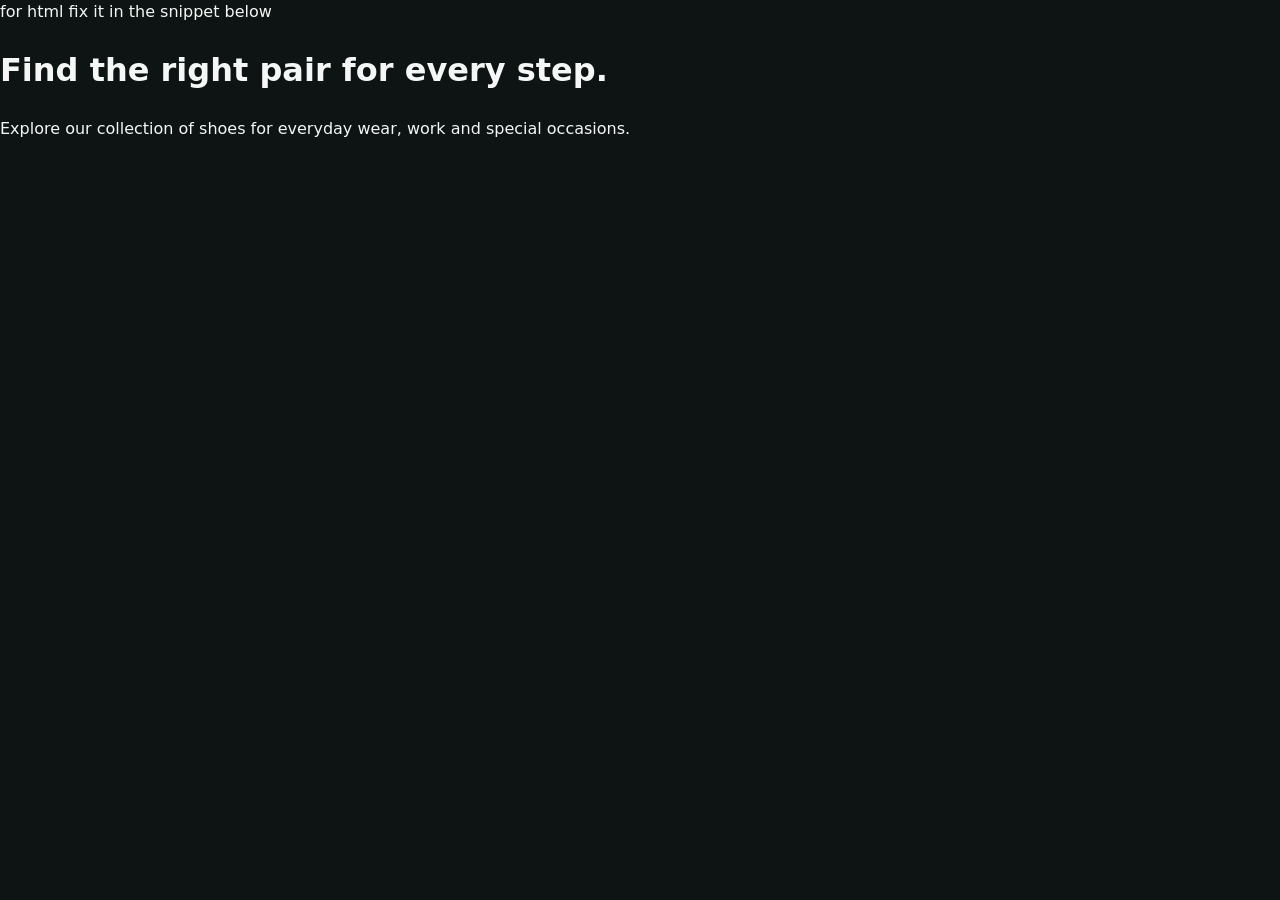
==== commit 535cce99: "Fix HTML formatting and improve readability Fixed formatting issues in meta tags and improved readab" ====
--- a/index.html
+++ b/index.html
@@ -1,3 +1,4 @@
+for html fix it in the snippet below
 <!doctype html>
 <html lang="en">
   <head>
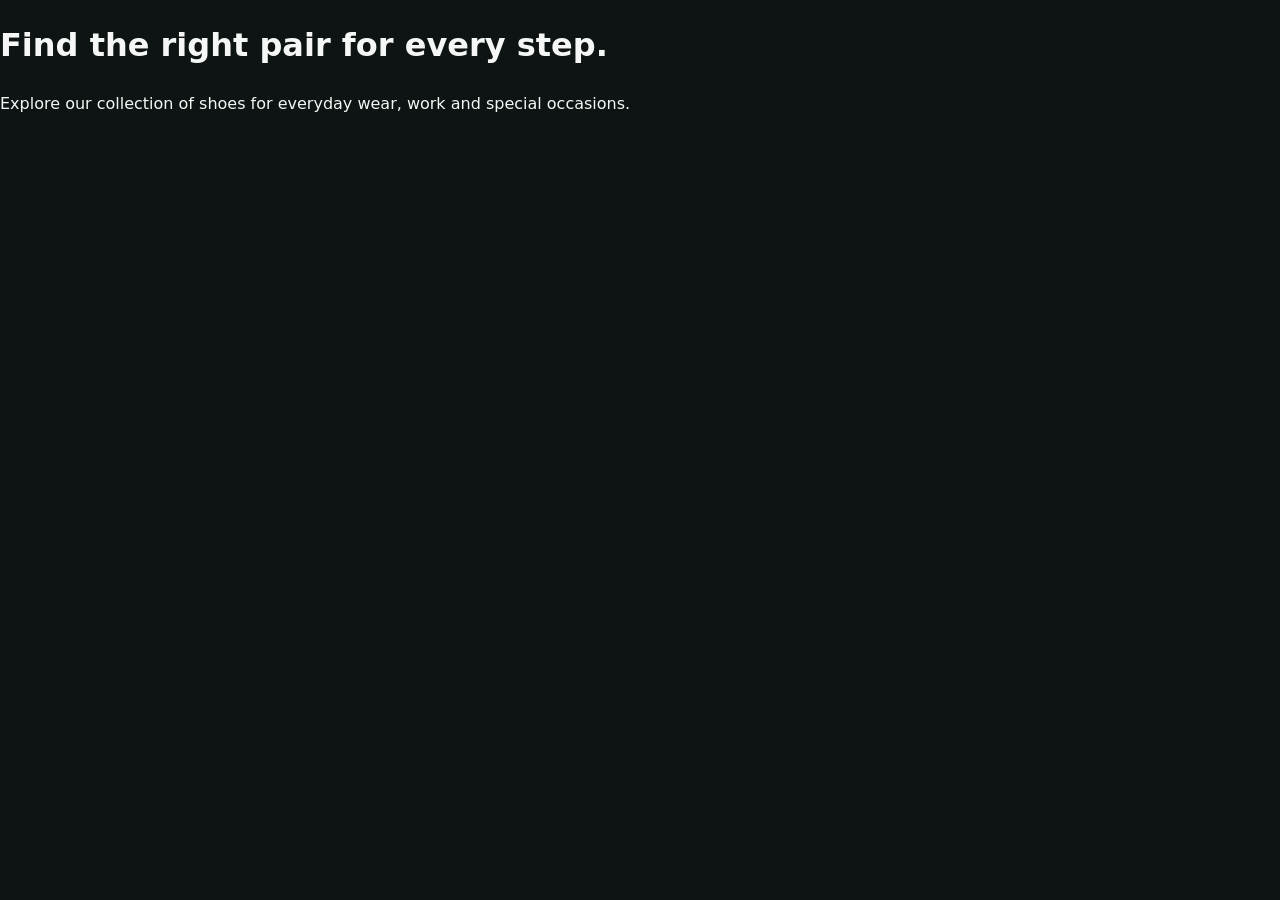
==== commit c132a0ca: "Fix HTML snippet in index.html" ====
--- a/index.html
+++ b/index.html
@@ -1,4 +1,3 @@
-for html fix it in the snippet below
 <!doctype html>
 <html lang="en">
   <head>
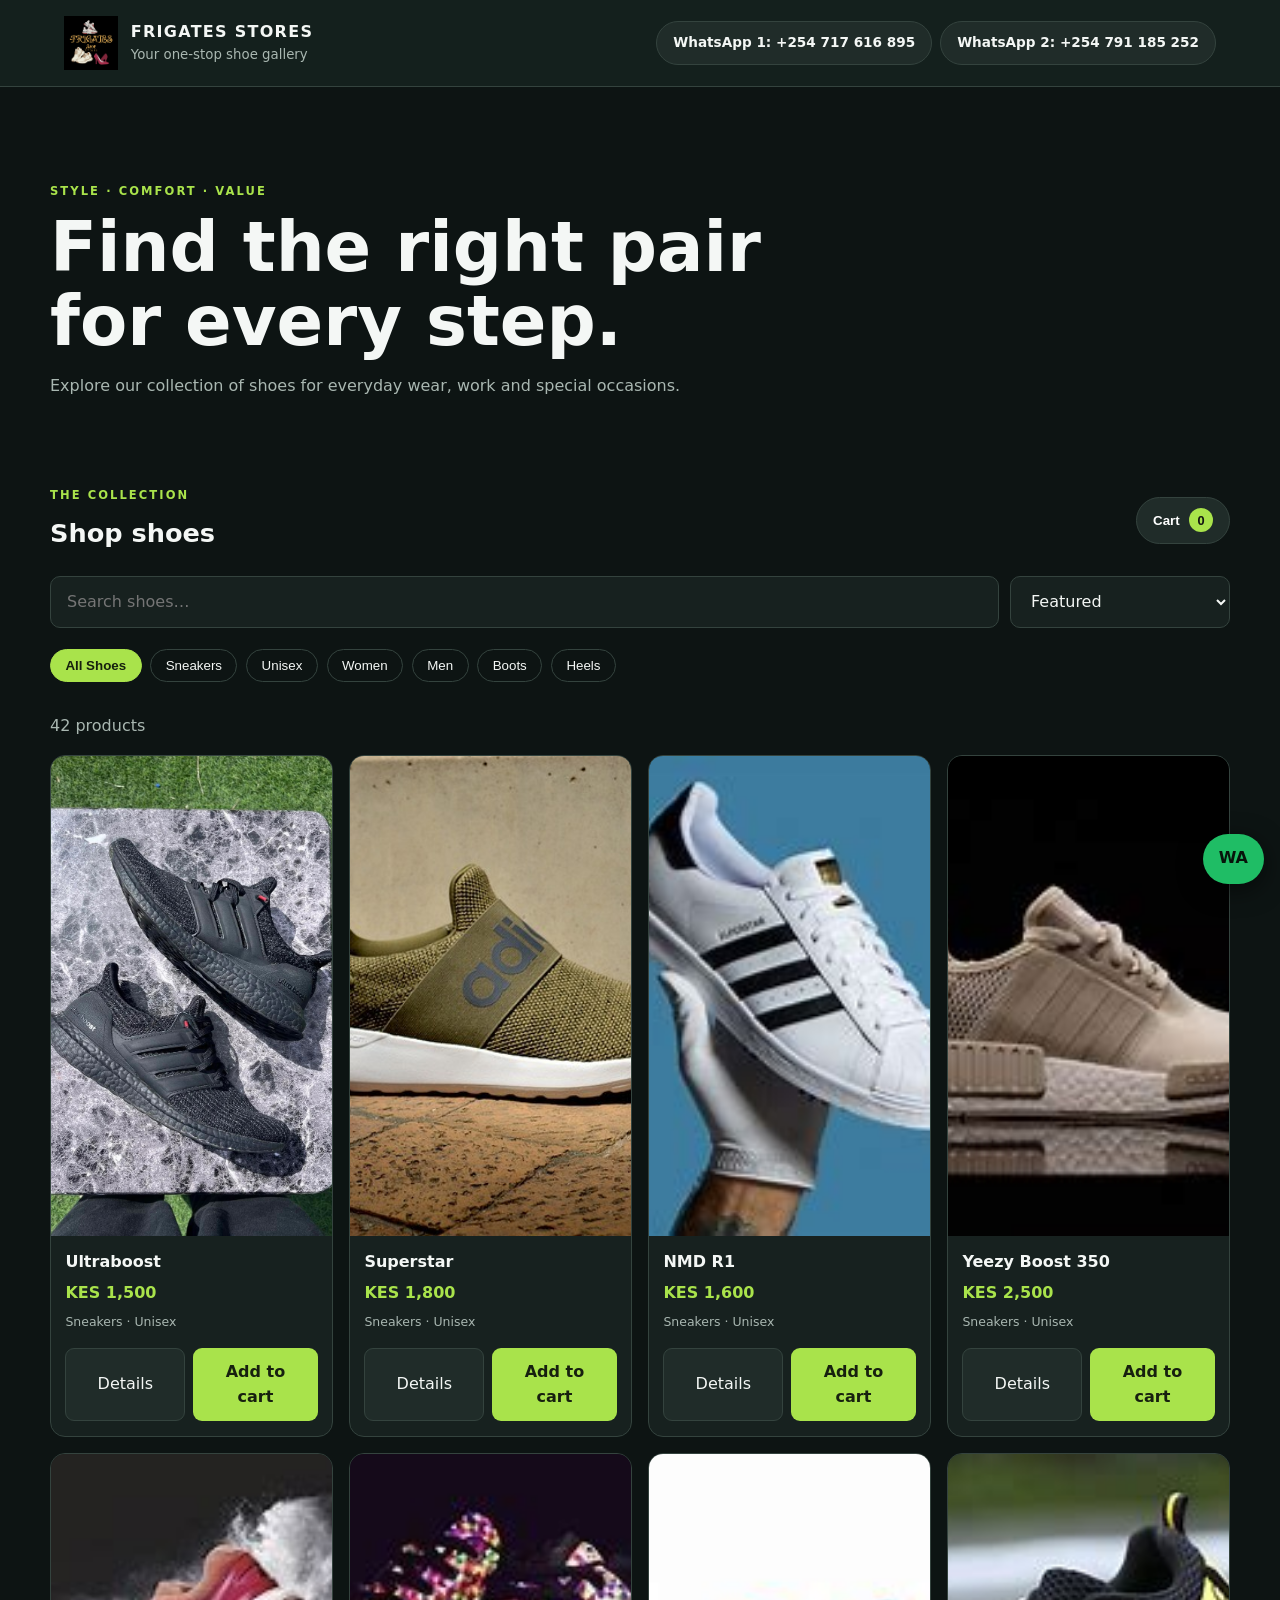
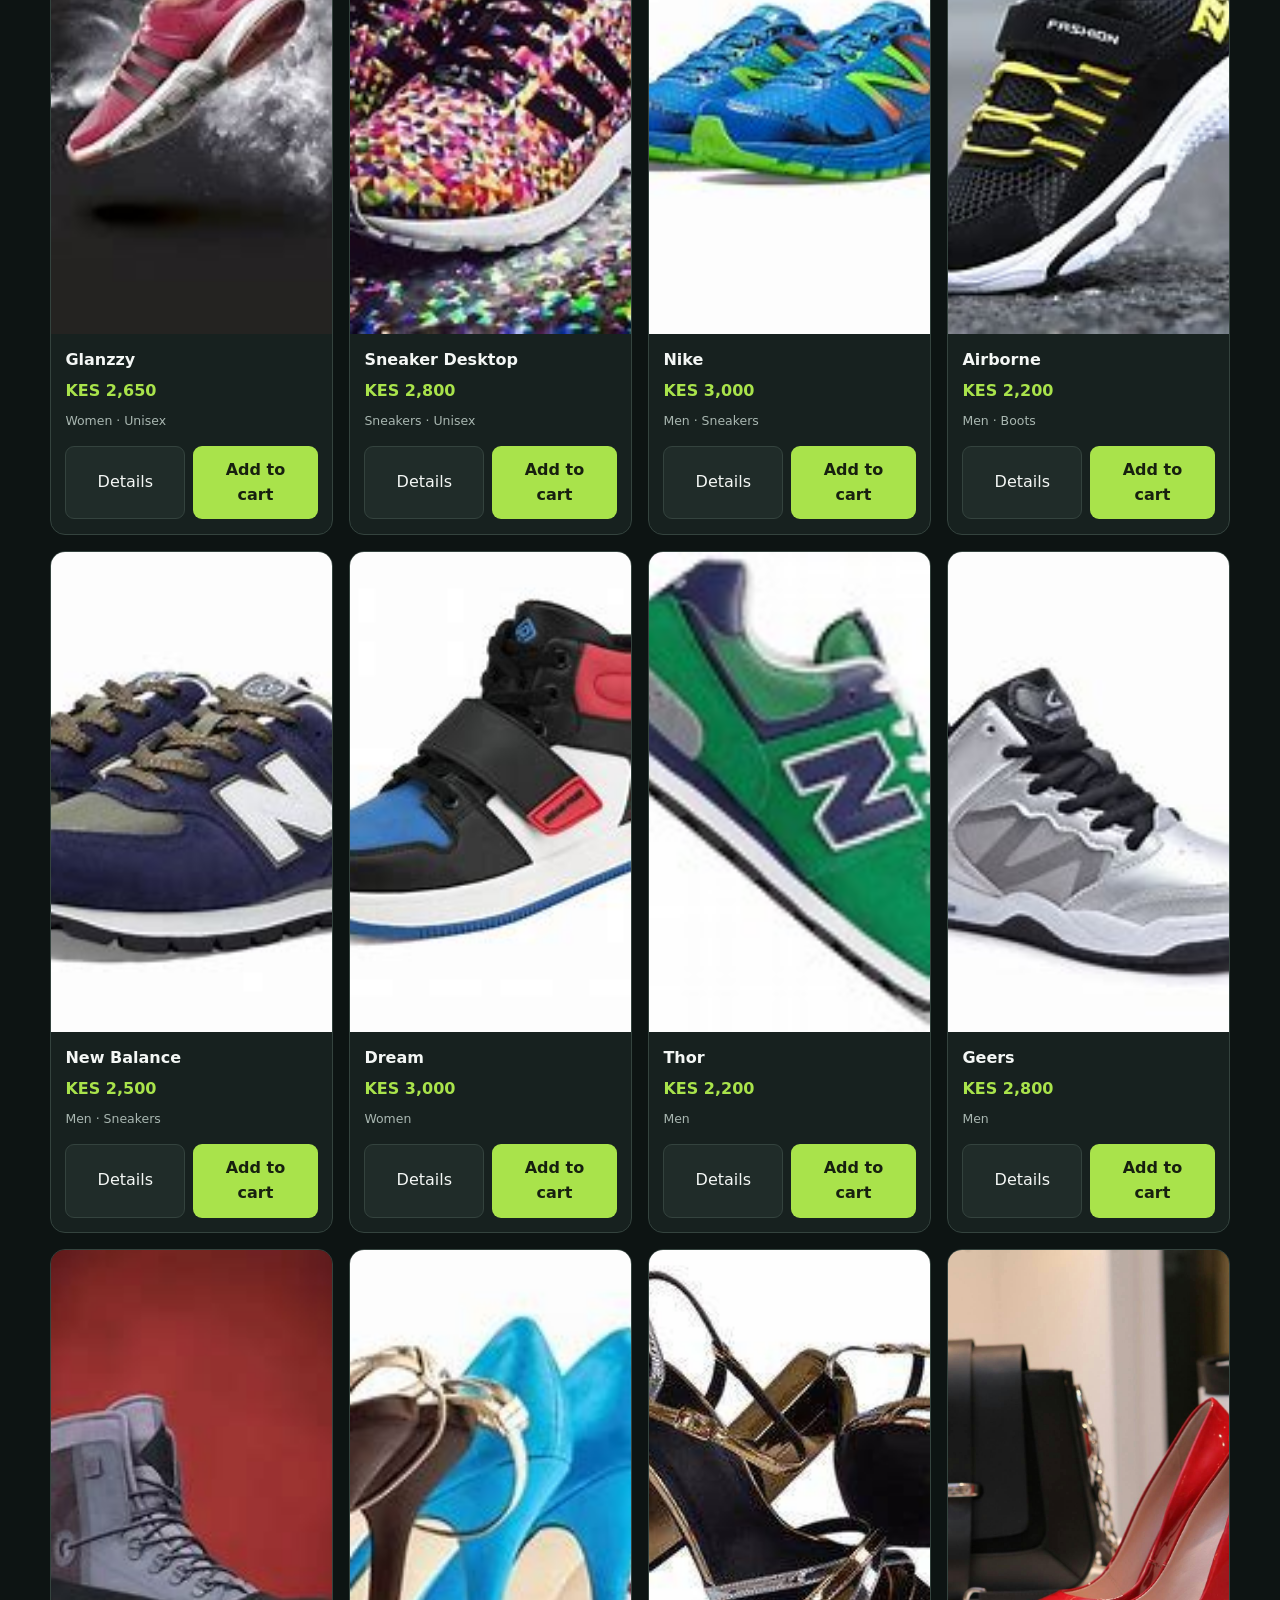
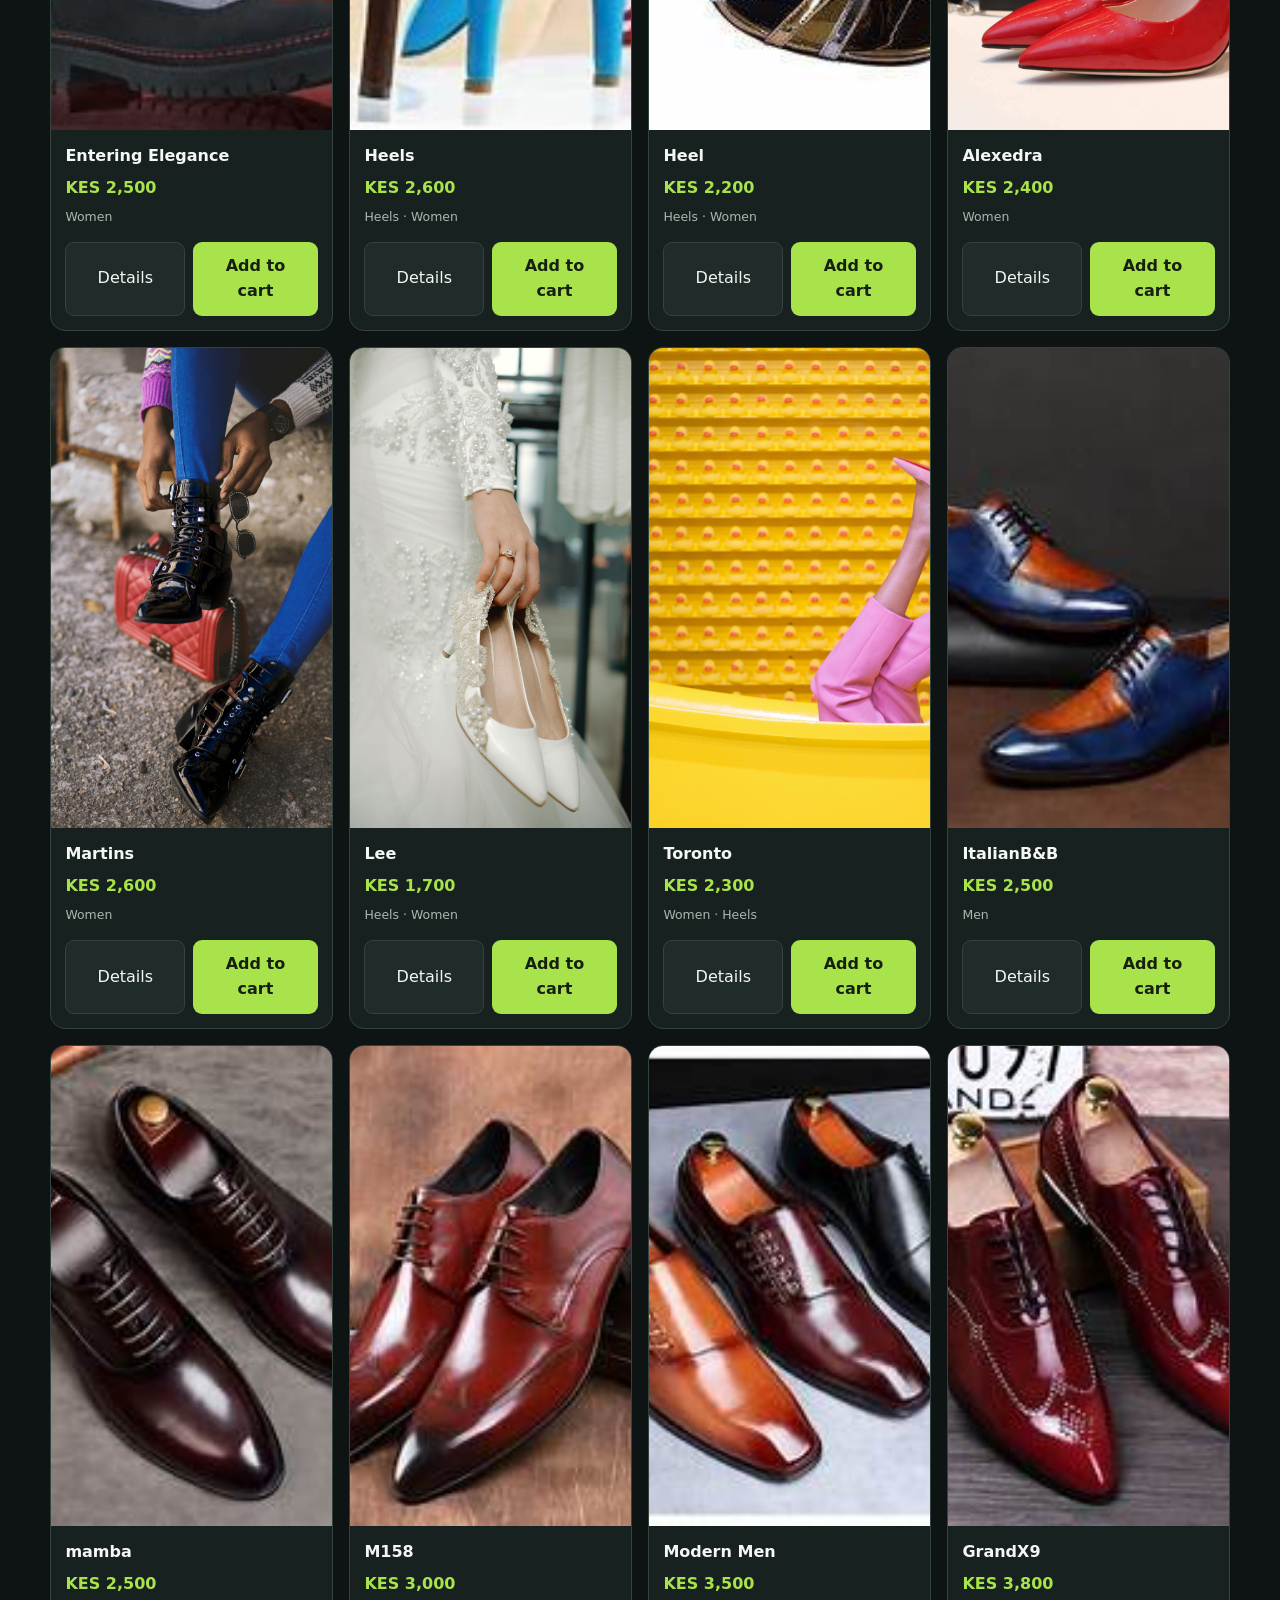
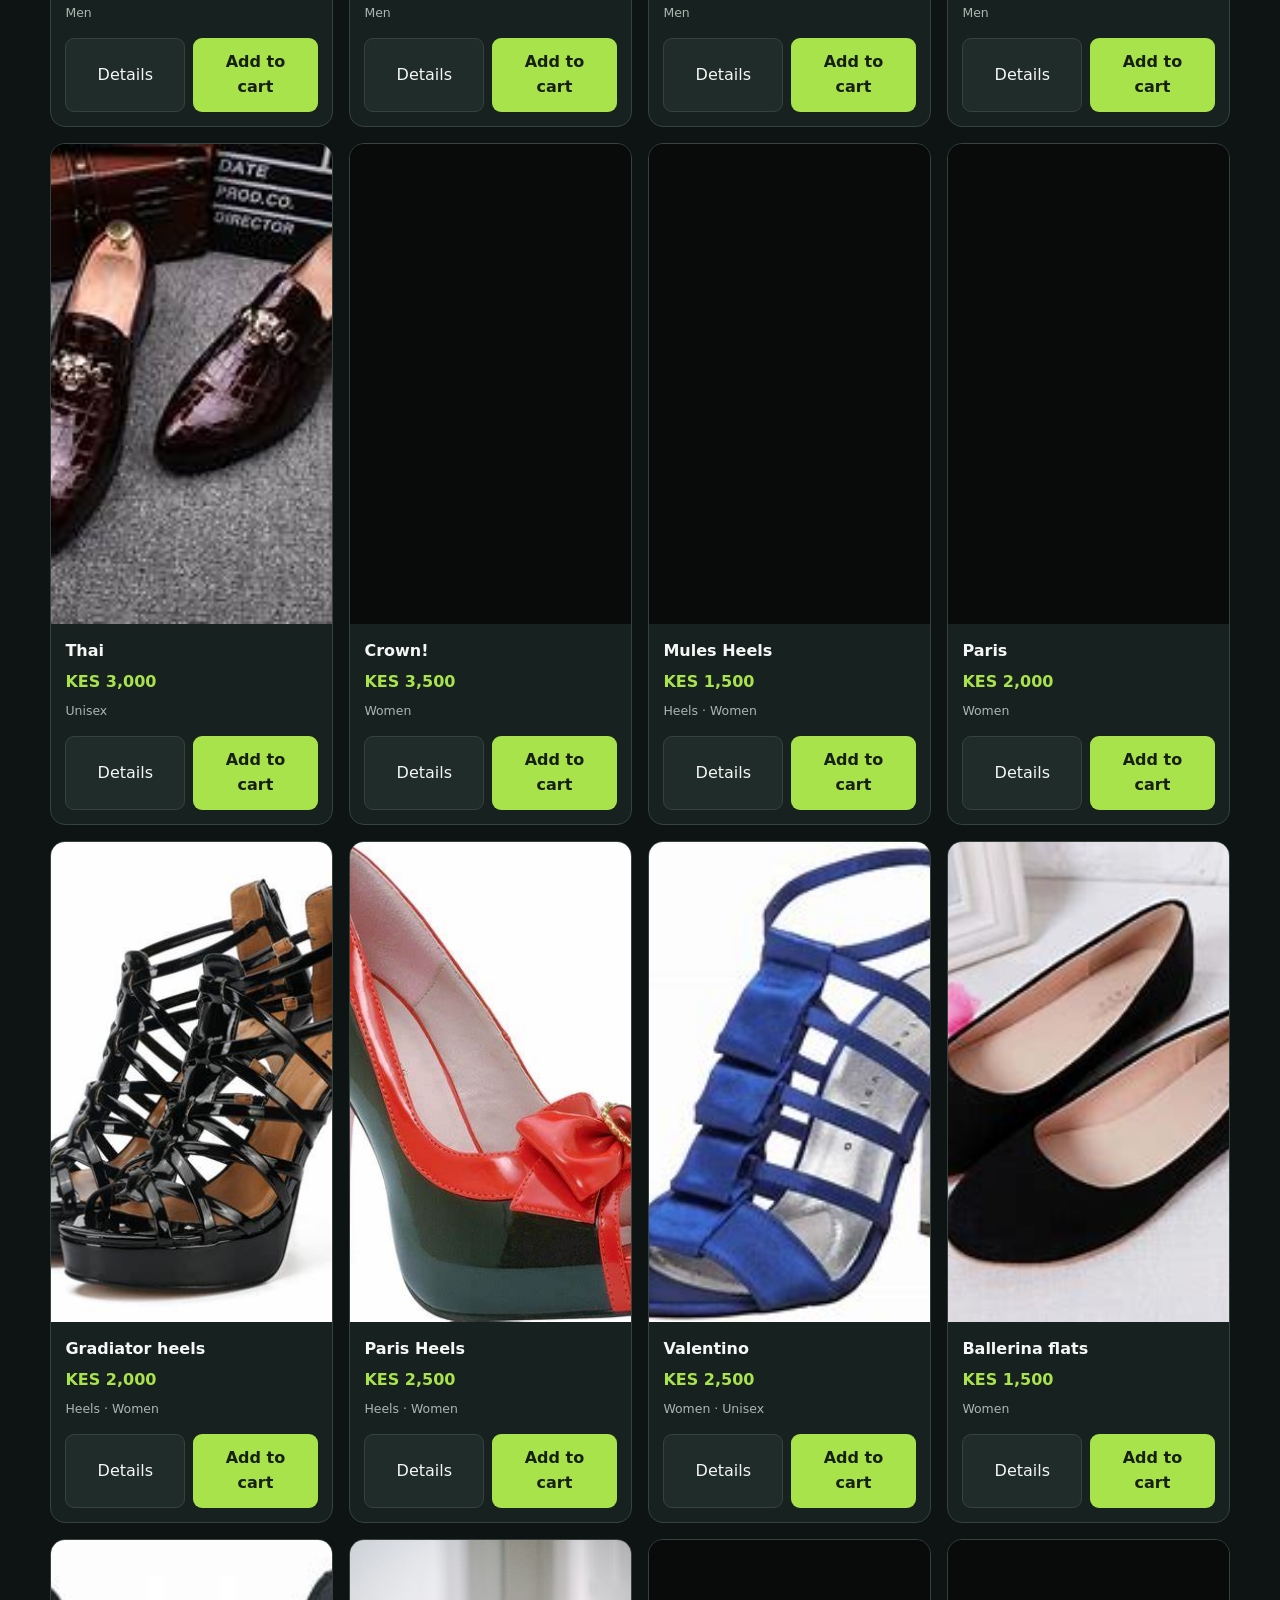
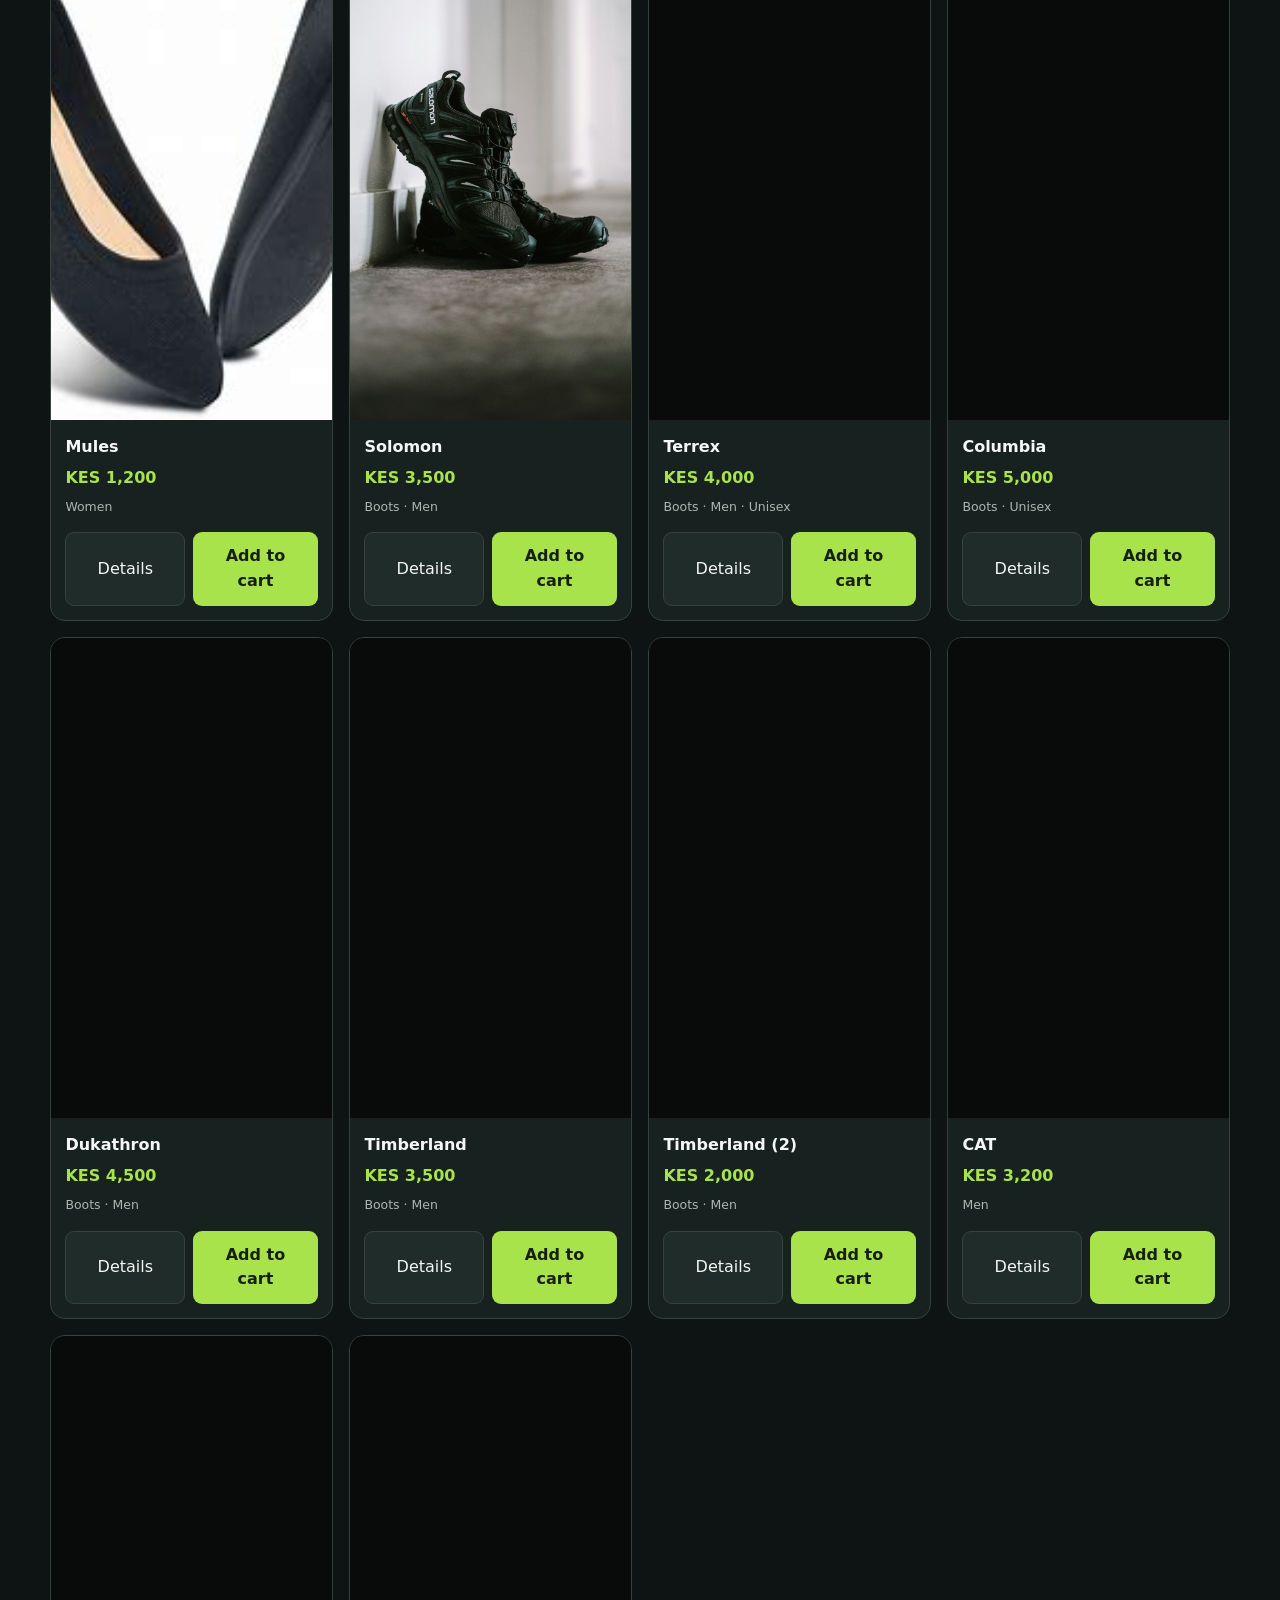
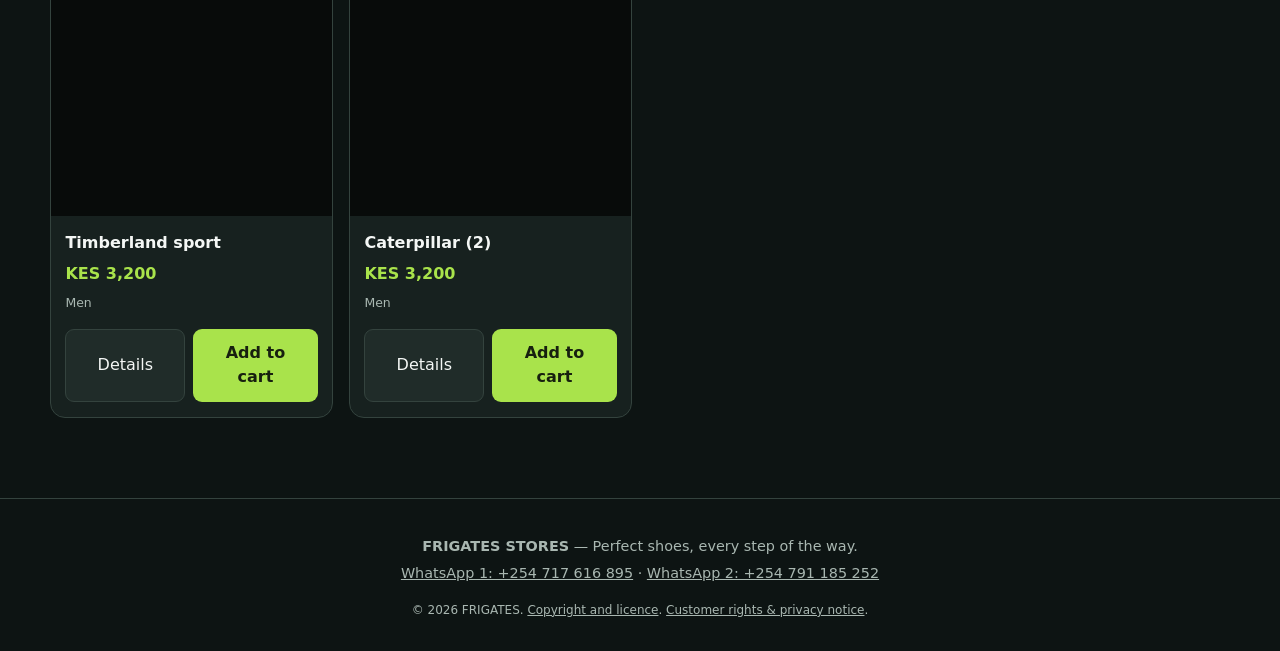
==== commit e4a05a83: "Restore storefront markup and repair broken homepage" ====
--- a/index.html
+++ b/index.html
@@ -1,24 +1,133 @@
 <!doctype html>
 <html lang="en">
-  <head>
-    <meta charset="utf-8">
-    <meta name="viewport" content="width=device-width,initial-scale=1">
-    <meta name="theme-color" content="#101817">
-    <title>Frigates Shoe Store Kenya | Shoes for Every Step</title>
-    <meta name="description" content="Explore affordable shoes for men and women at Frigates Stores in Kenya. Browse sneakers, boots and heels, then order through WhatsApp.">
-    <meta name="author" content="FRIGATES">
-    <link rel="canonical" href="https://alpha791.github.io/shoe-/">
-    <link rel="stylesheet" href="css/style.css">
-    <script type="application/ld+json">
-      {"@context":"https://schema.org","@type":"Store","name":"Frigates Stores","url":"https://alpha791.github.io/shoe-/","telephone":["+254717616895","+254791185252"],"currenciesAccepted":"KES","areaServed":"Kenya"}
-    </script>
-    <script src="js/store.js" defer></script>
-    <script src="js/protection.js" defer></script>
-  </head>
-  <body>
-    <main>
+<head>
+  <meta charset="utf-8">
+  <meta name="viewport" content="width=device-width, initial-scale=1">
+  <meta name="theme-color" content="#101817">
+  <title>Frigates Shoe Store Kenya | Shoes for Every Step</title>
+  <meta name="description" content="Explore affordable shoes for men and women at Frigates Stores in Kenya. Browse sneakers, boots and heels, then order through WhatsApp.">
+  <meta name="author" content="FRIGATES">
+  <link rel="canonical" href="https://alpha791.github.io/shoe-/">
+  <meta property="og:title" content="Frigates Shoe Store Kenya">
+  <meta property="og:description" content="Find your next pair. Browse the Frigates shoe collection and order through WhatsApp.">
+  <meta property="og:type" content="website">
+  <meta property="og:url" content="https://alpha791.github.io/shoe-/">
+  <link rel="stylesheet" href="css/style.css">
+  <script type="application/ld+json">
+    {
+      "@context": "https://schema.org",
+      "@type": "Store",
+      "name": "Frigates Stores",
+      "url": "https://alpha791.github.io/shoe-/",
+      "telephone": ["+254717616895", "+254791185252"],
+      "currenciesAccepted": "KES",
+      "areaServed": "Kenya"
+    }
+  </script>
+  <script src="js/store.js" defer></script>
+  <script src="js/protection.js" defer></script>
+</head>
+<body>
+  <a class="skip-link" href="#product-gallery">Skip to products</a>
+
+  <header class="site-header">
+    <a class="brand" href="./">
+      <img src="images/frigates.png" alt="" width="58" height="58">
+      <span>
+        <strong>FRIGATES STORES</strong>
+        <small>Your one-stop shoe gallery</small>
+      </span>
+    </a>
+    <div class="header-contact-links">
+      <a class="header-contact" href="https://wa.me/254717616895" target="_blank" rel="noopener noreferrer">WhatsApp 1: +254 717 616 895</a>
+      <a class="header-contact" href="https://wa.me/254791185252" target="_blank" rel="noopener noreferrer">WhatsApp 2: +254 791 185 252</a>
+    </div>
+  </header>
+
+  <main class="page-shell">
+    <section class="hero">
+      <p class="eyebrow">STYLE · COMFORT · VALUE</p>
       <h1>Find the right pair for every step.</h1>
       <p>Explore our collection of shoes for everyday wear, work and special occasions.</p>
-    </main>
-  </body>
+    </section>
+
+    <section class="catalogue" aria-label="Shoe catalogue">
+      <div class="catalogue-heading">
+        <div>
+          <p class="eyebrow">THE COLLECTION</p>
+          <h2>Shop shoes</h2>
+        </div>
+        <button class="cart-toggle" id="cart-toggle" type="button" aria-controls="cart-panel">
+          Cart <span id="cart-count" aria-live="polite">0</span>
+        </button>
+      </div>
+
+      <div class="toolbar">
+        <label class="search-label" for="product-search">Search products</label>
+        <input id="product-search" type="search" placeholder="Search shoes…" autocomplete="off">
+        <label class="sr-only" for="sort-products">Sort products</label>
+        <select id="sort-products">
+          <option value="featured">Featured</option>
+          <option value="price-low">Price: low to high</option>
+          <option value="price-high">Price: high to low</option>
+          <option value="name">Name: A to Z</option>
+        </select>
+      </div>
+
+      <nav id="category-bar" class="category-bar" aria-label="Filter products by category"></nav>
+      <p id="results-count" class="results-count" aria-live="polite"></p>
+      <div id="product-gallery" class="product-grid" aria-live="polite"></div>
+      <p id="empty-state" class="empty-state" hidden>No products match your search. Try another term or category.</p>
+    </section>
+
+    <aside id="cart-panel" class="cart-panel" hidden aria-labelledby="cart-title">
+      <div class="cart-heading">
+        <h2 id="cart-title">Your order</h2>
+        <button id="cart-close" class="icon-button" type="button" aria-label="Close cart">×</button>
+      </div>
+      <div id="cart-items"></div>
+      <div class="cart-total">
+        <span>Subtotal</span>
+        <strong id="cart-subtotal">KES 0</strong>
+      </div>
+      <p class="cart-note">Delivery fees and final availability are confirmed by the store.</p>
+      <button id="checkout-button" class="primary-button" type="button">Order via WhatsApp 1</button>
+      <button id="checkout-alt-button" class="secondary-button" type="button">Order via WhatsApp 2</button>
+      <button id="clear-cart" class="text-button" type="button">Clear cart</button>
+    </aside>
+  </main>
+
+  <dialog id="product-dialog" class="product-dialog" aria-labelledby="dialog-product-name">
+    <form method="dialog">
+      <button class="dialog-close" aria-label="Close product details">×</button>
+    </form>
+    <img id="dialog-image" class="dialog-image" alt="">
+    <div class="dialog-copy">
+      <p class="eyebrow">PRODUCT DETAILS</p>
+      <h2 id="dialog-product-name"></h2>
+      <p id="dialog-product-price" class="dialog-price"></p>
+      <p id="dialog-product-description"></p>
+      <p id="dialog-product-categories" class="muted"></p>
+      <label for="dialog-quantity">Quantity</label>
+      <input id="dialog-quantity" type="number" min="1" max="20" value="1">
+      <button id="dialog-add" class="primary-button" type="button">Add to cart</button>
+    </div>
+  </dialog>
+
+  <footer class="site-footer">
+    <p><strong>FRIGATES STORES</strong> — Perfect shoes, every step of the way.</p>
+    <p>
+      <a href="https://wa.me/254717616895" target="_blank" rel="noopener noreferrer">WhatsApp 1: +254 717 616 895</a>
+      ·
+      <a href="https://wa.me/254791185252" target="_blank" rel="noopener noreferrer">WhatsApp 2: +254 791 185 252</a>
+    </p>
+    <small>
+      © 2026 FRIGATES.
+      <a href="legal.html#copyright">Copyright and licence</a>.
+      <a href="legal.html">Customer rights &amp; privacy notice</a>.
+    </small>
+  </footer>
+
+  <a class="floating-whatsapp" href="https://wa.me/254717616895?text=Hello%20Frigates%20Stores" target="_blank" rel="noopener noreferrer" aria-label="Chat with Frigates Stores on primary WhatsApp">WA</a>
+</body>
 </html>
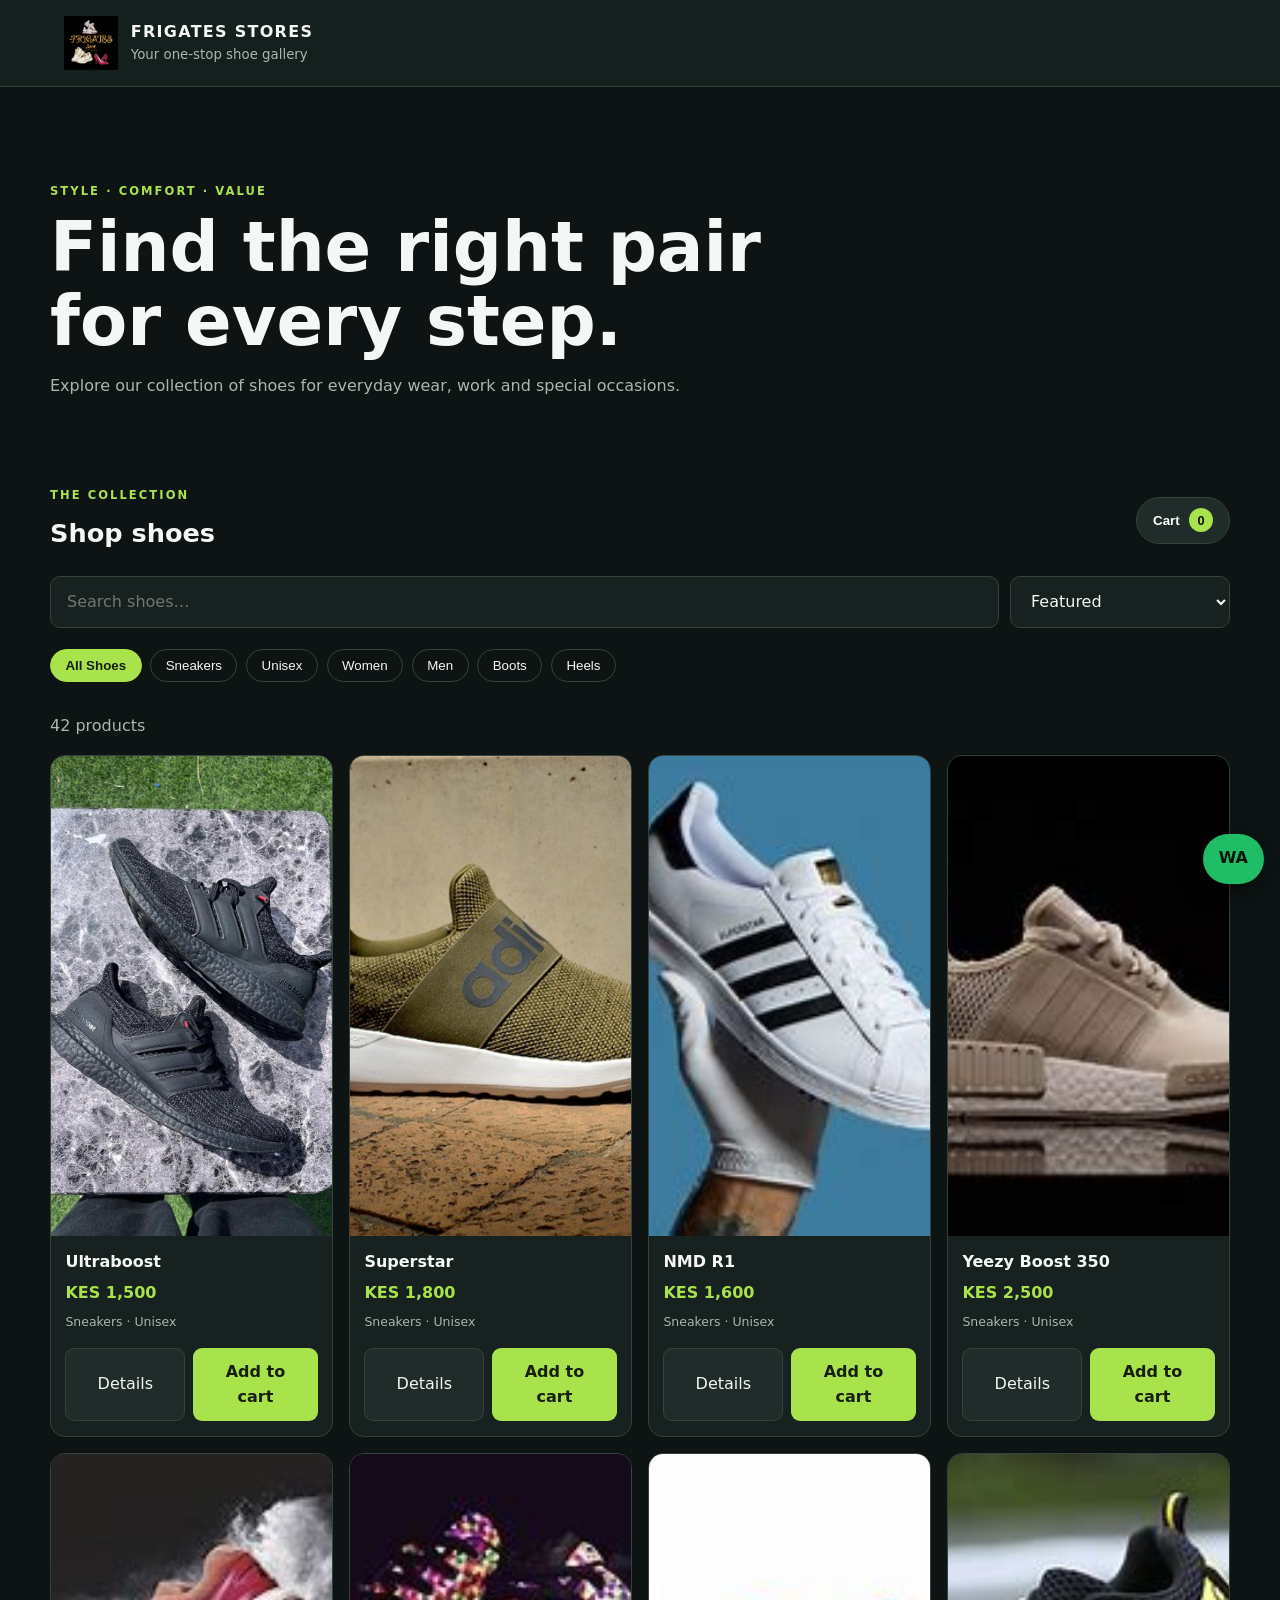
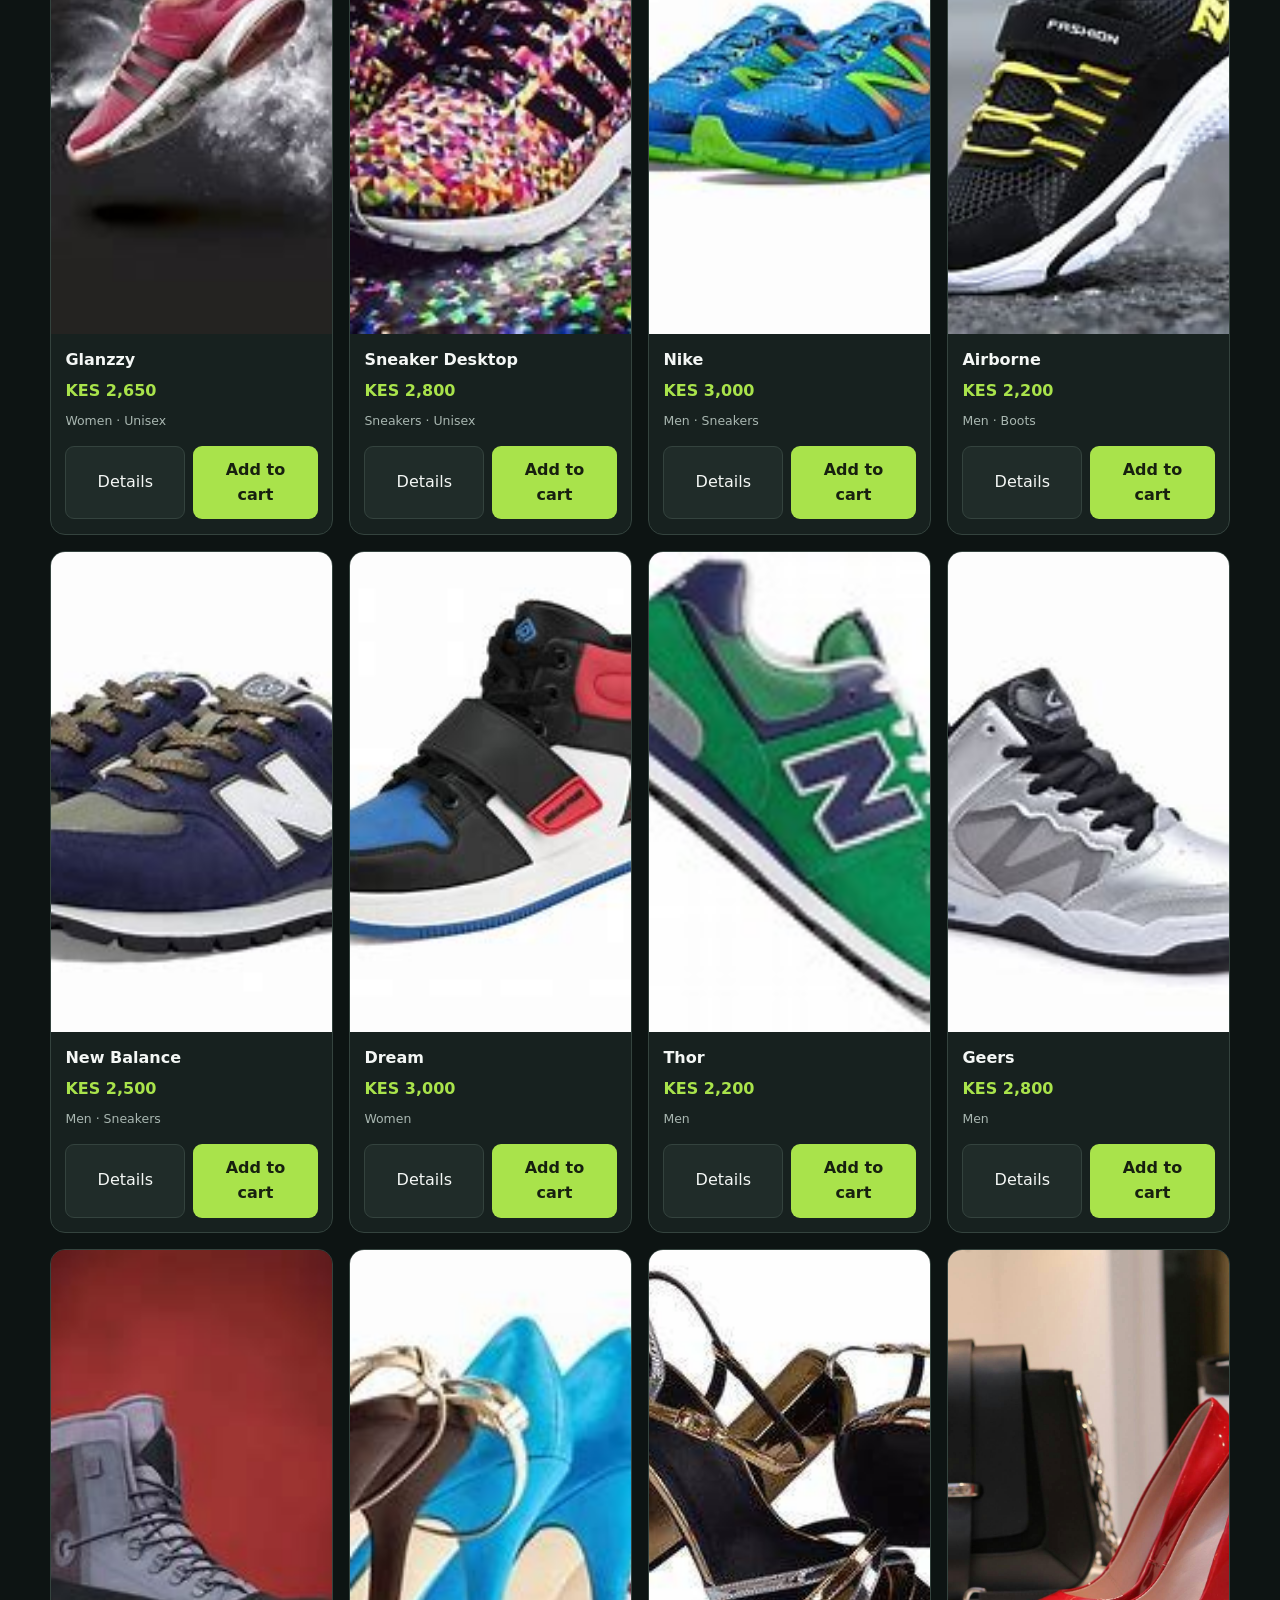
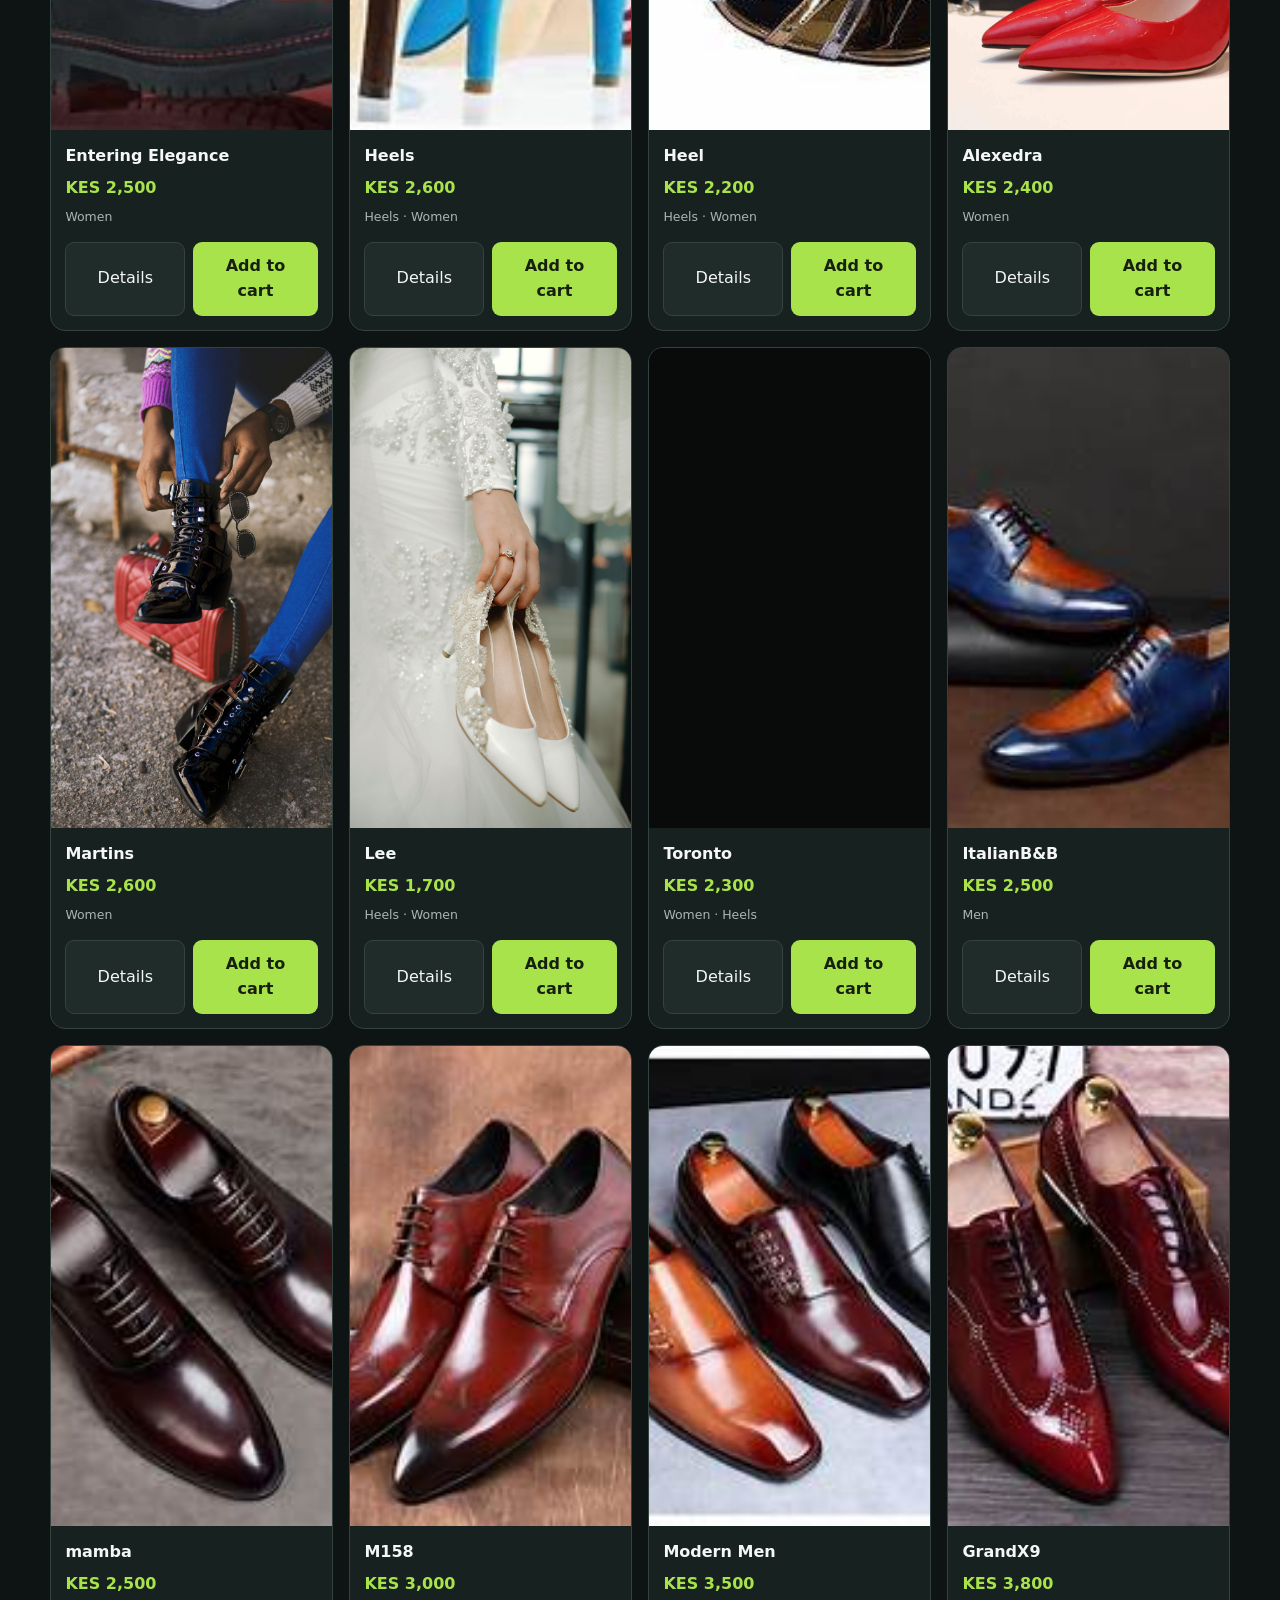
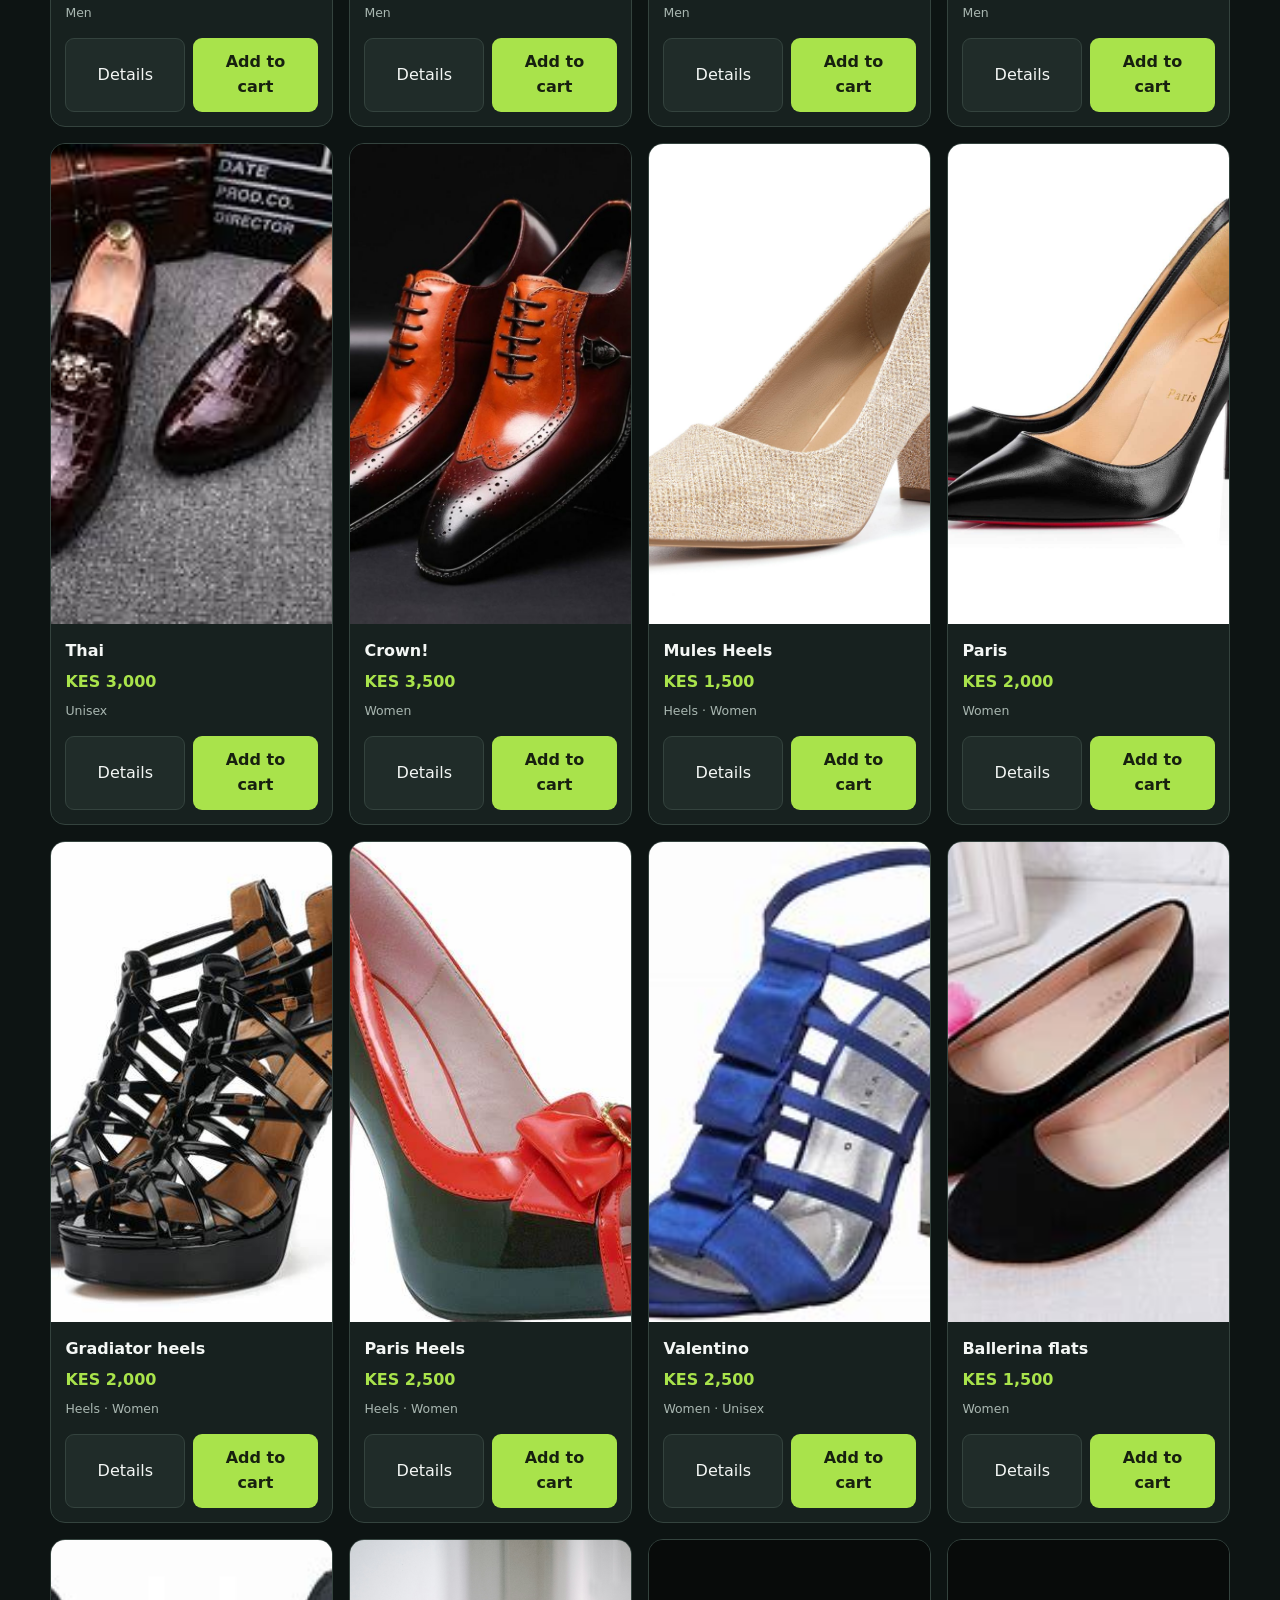
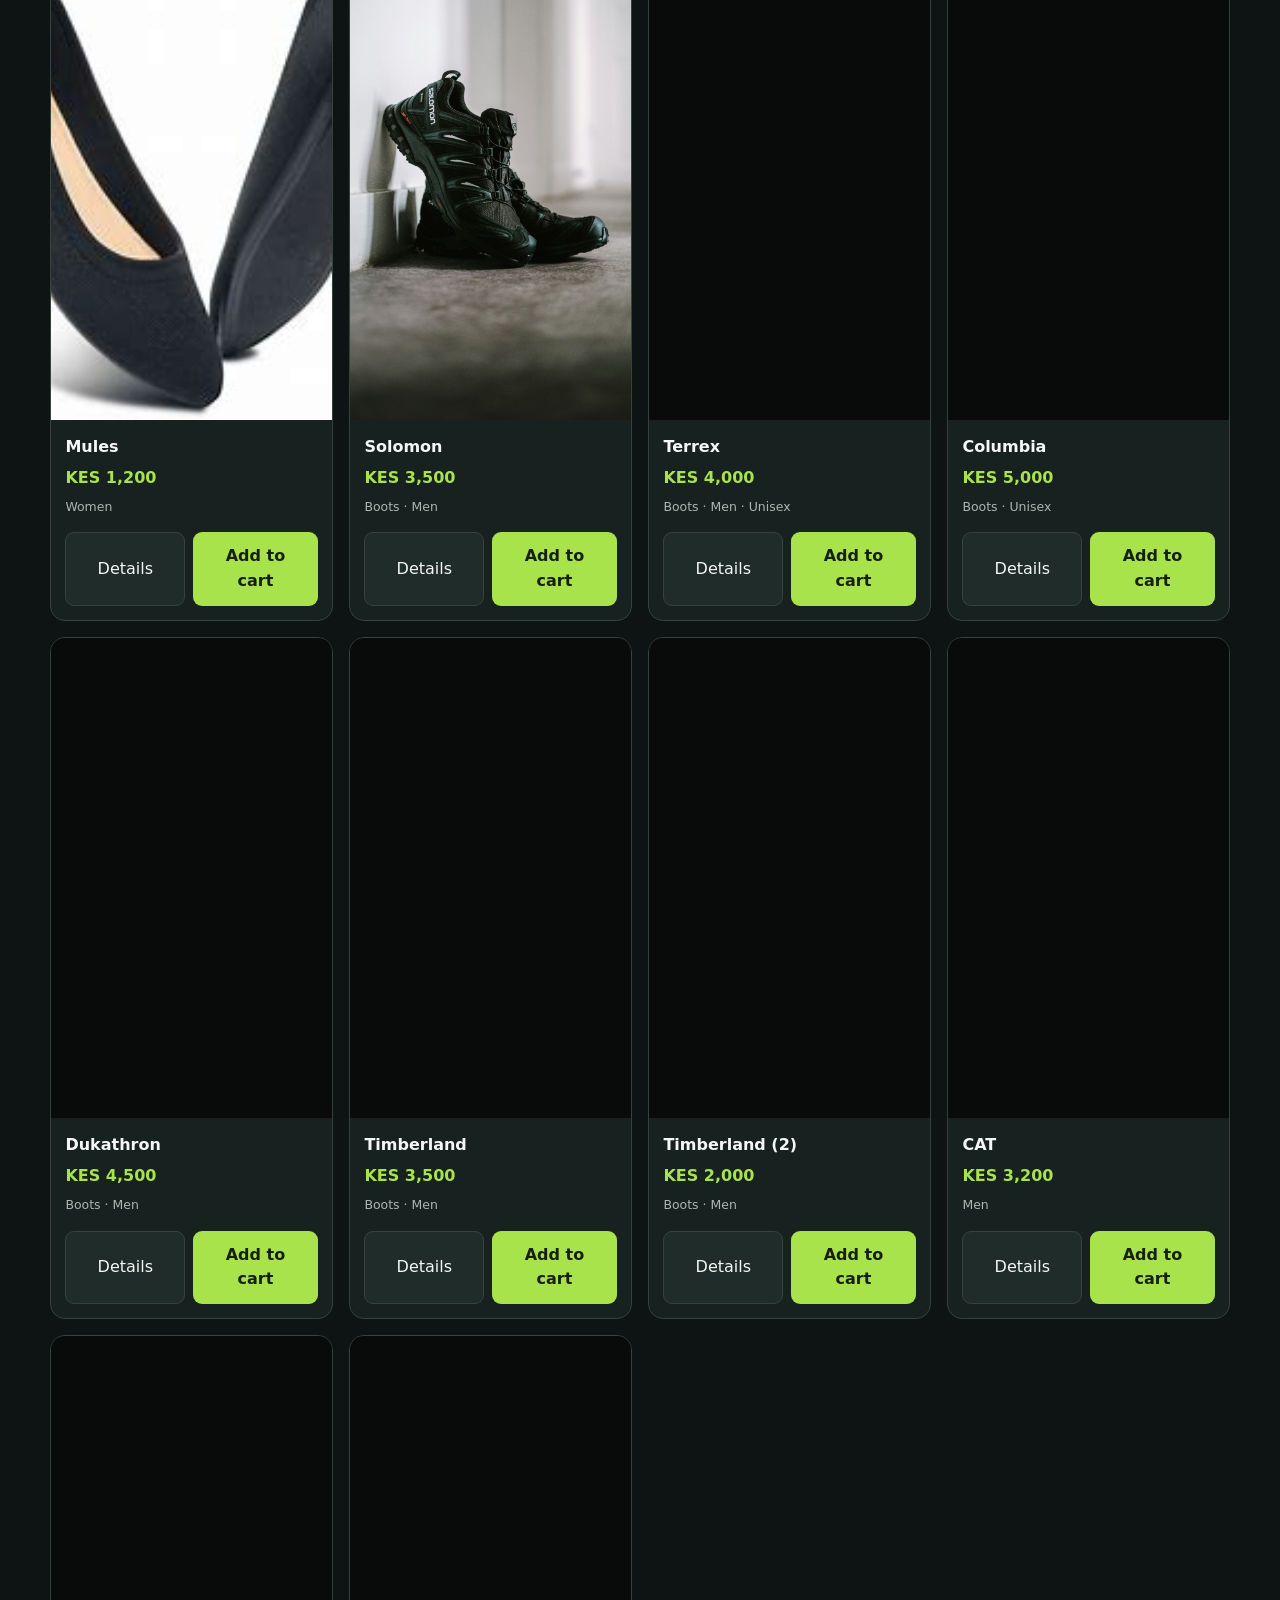
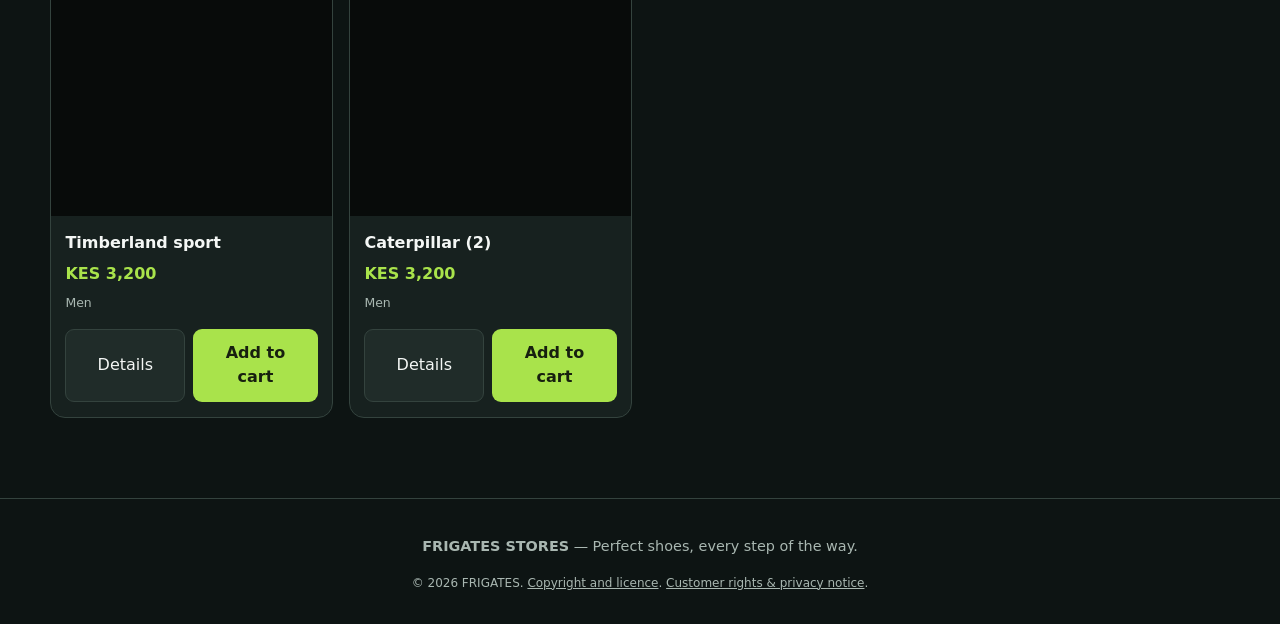
==== commit 31e01cf8: "Remove WhatsApp contact links from index.html Removed WhatsApp contact links from header and footer." ====
--- a/index.html
+++ b/index.html
@@ -38,10 +38,6 @@
         <small>Your one-stop shoe gallery</small>
       </span>
     </a>
-    <div class="header-contact-links">
-      <a class="header-contact" href="https://wa.me/254717616895" target="_blank" rel="noopener noreferrer">WhatsApp 1: +254 717 616 895</a>
-      <a class="header-contact" href="https://wa.me/254791185252" target="_blank" rel="noopener noreferrer">WhatsApp 2: +254 791 185 252</a>
-    </div>
   </header>
 
   <main class="page-shell">
@@ -116,10 +112,6 @@
 
   <footer class="site-footer">
     <p><strong>FRIGATES STORES</strong> — Perfect shoes, every step of the way.</p>
-    <p>
-      <a href="https://wa.me/254717616895" target="_blank" rel="noopener noreferrer">WhatsApp 1: +254 717 616 895</a>
-      ·
-      <a href="https://wa.me/254791185252" target="_blank" rel="noopener noreferrer">WhatsApp 2: +254 791 185 252</a>
     </p>
     <small>
       © 2026 FRIGATES.
